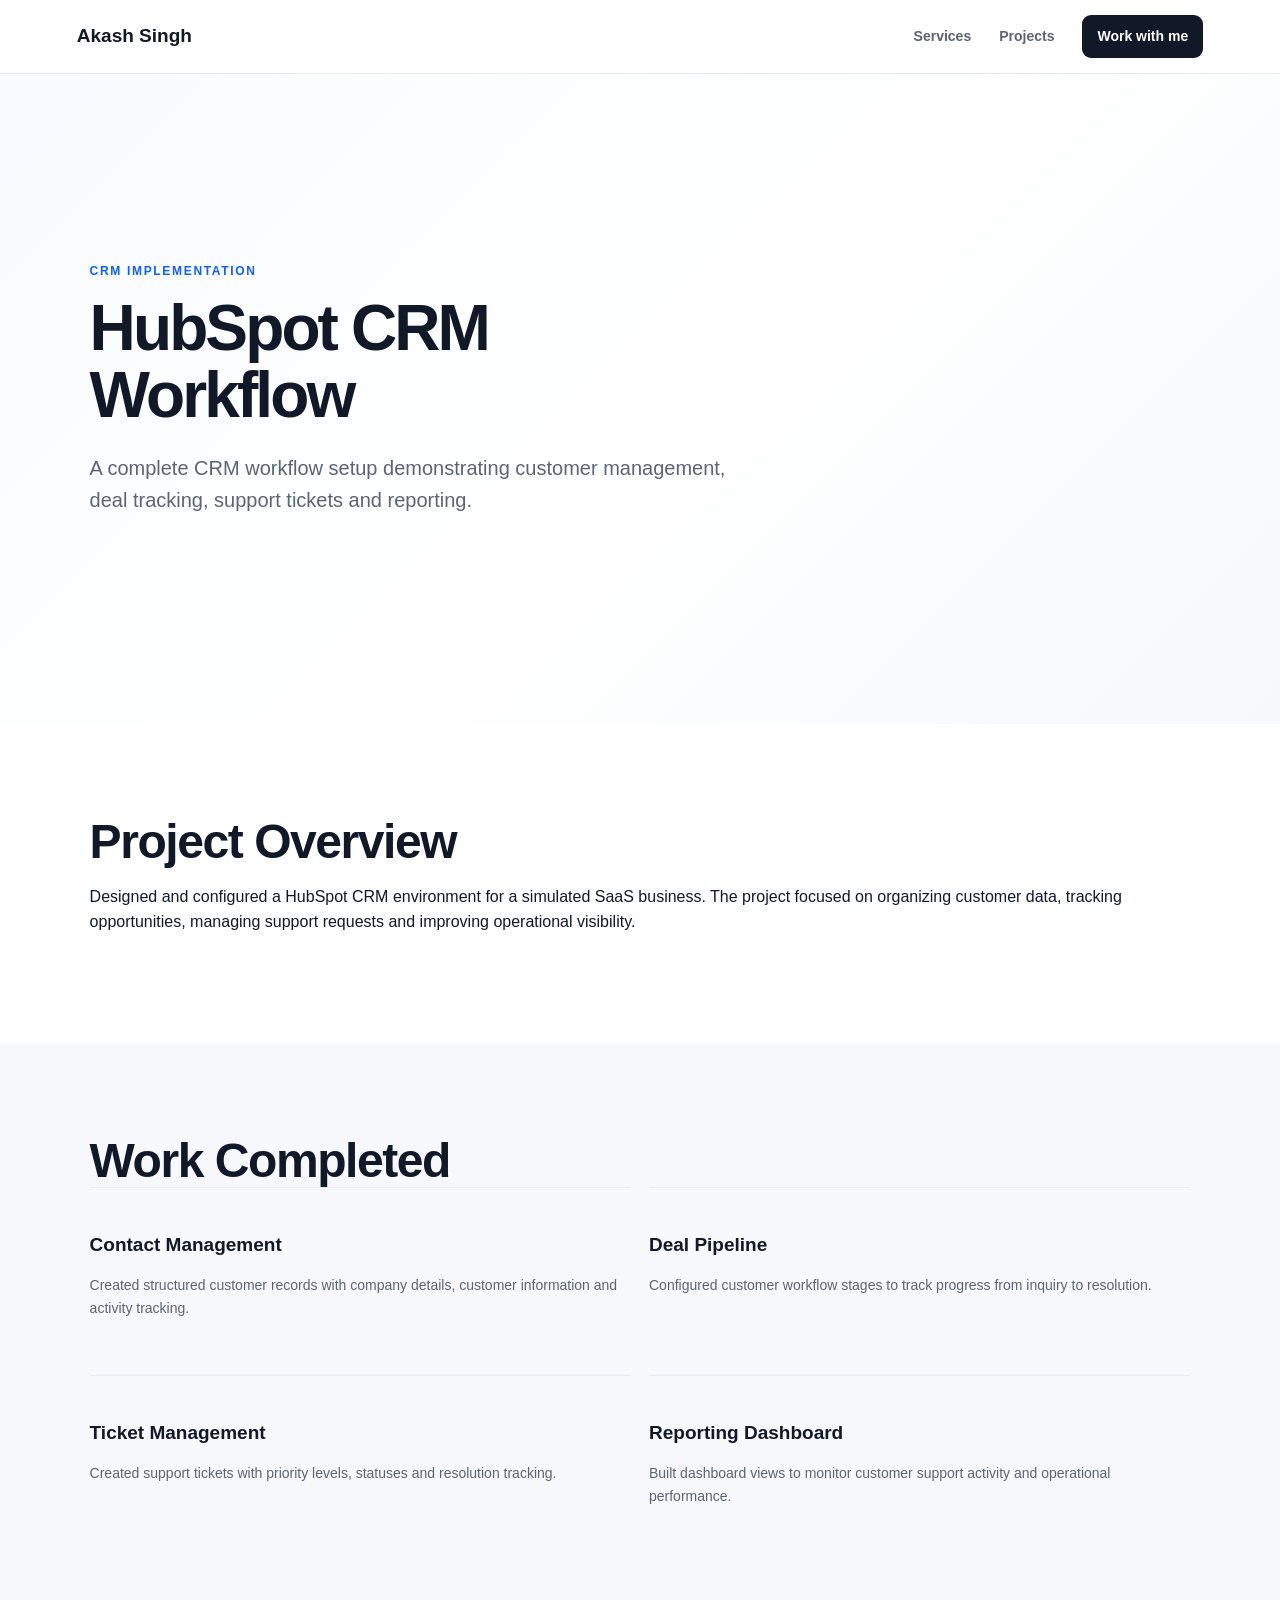
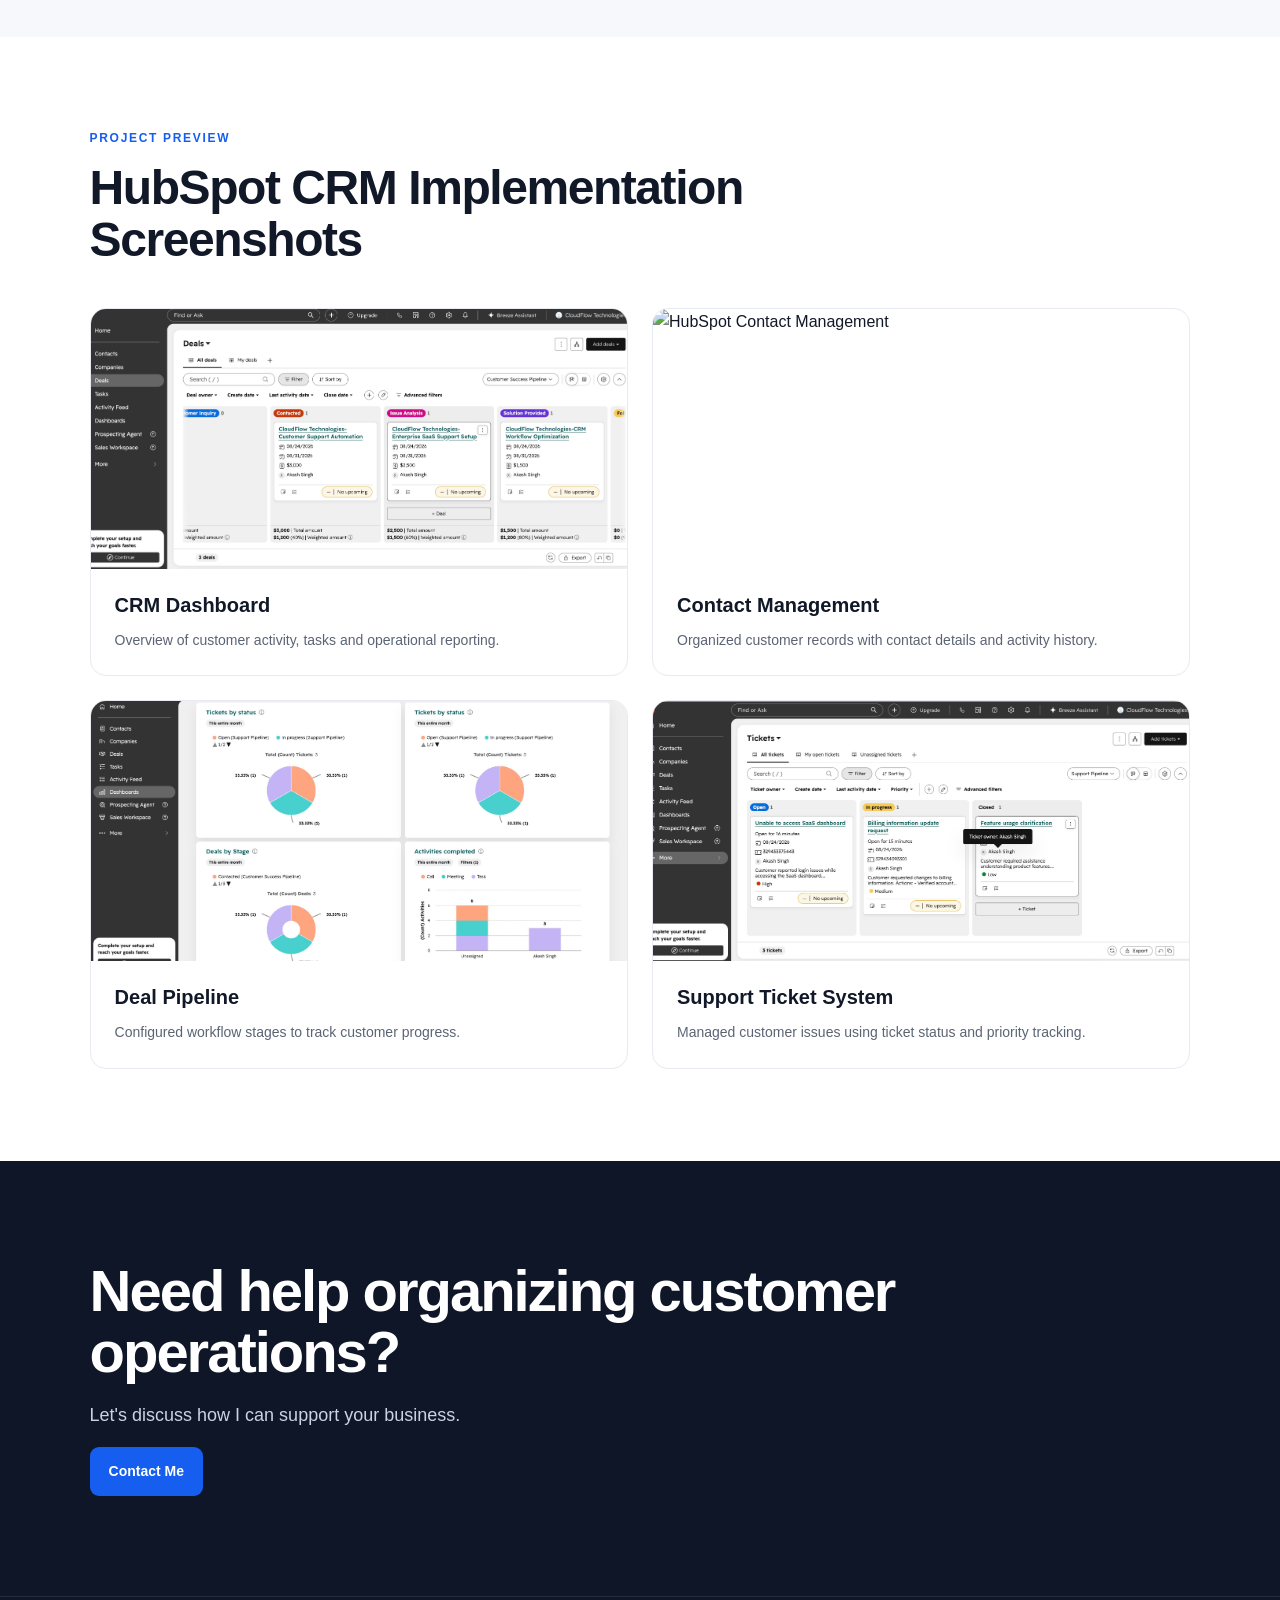
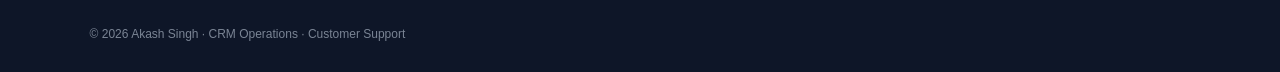
==== projects/hubspot-crm.html @ e27114d5 "Rename hubspot-crm.html to hubspot-crm.html" ====
<!doctype html>
<html lang="en">

<head>

<meta charset="utf-8">
<meta name="viewport" content="width=device-width, initial-scale=1">

<title>HubSpot CRM Implementation | Akash Singh</title>

<link rel="stylesheet" href="../styles.css">

</head>


<body>

<header class="nav">

<a class="brand" href="../index.html">
Akash Singh
</a>

<nav>

<a href="../index.html#services">Services</a>

<a href="../index.html#projects">
Projects
</a>

<a href="../index.html#contact" class="nav-cta">
Work with me
</a>

</nav>

</header>


<main>


<section class="section hero">

<div>

<p class="eyebrow">
CRM IMPLEMENTATION
</p>


<h1>
HubSpot CRM Workflow
</h1>


<p class="lead">

A complete CRM workflow setup demonstrating customer management,
deal tracking, support tickets and reporting.

</p>

</div>


</section>



<section class="section">

<h2>
Project Overview
</h2>


<p>

Designed and configured a HubSpot CRM environment for a simulated SaaS business.

The project focused on organizing customer data, tracking opportunities,
managing support requests and improving operational visibility.

</p>


</section>



<section class="section tinted">

<h2>
Work Completed
</h2>


<div class="grid benefits">


<div>

<h3>
Contact Management
</h3>

<p>
Created structured customer records with company details,
customer information and activity tracking.
</p>

</div>


<div>

<h3>
Deal Pipeline
</h3>

<p>
Configured customer workflow stages to track progress
from inquiry to resolution.
</p>

</div>


<div>

<h3>
Ticket Management
</h3>

<p>
Created support tickets with priority levels,
statuses and resolution tracking.
</p>

</div>


<div>

<h3>
Reporting Dashboard
</h3>

<p>
Built dashboard views to monitor customer support activity
and operational performance.
</p>

</div>


</div>

</section>




<section class="section">

<div class="section-head">

<p class="eyebrow">
PROJECT PREVIEW
</p>

<h2>
HubSpot CRM Implementation Screenshots
</h2>

</div>


<div class="case-gallery">


<div class="gallery-item">

<img 
src="../assets/projects/hubspot-dashboard.png"
alt="HubSpot CRM Dashboard">

<h3>
CRM Dashboard
</h3>

<p>
Overview of customer activity, tasks and operational reporting.
</p>

</div>



<div class="gallery-item">

<img 
src="../assets/projects/hubspot-contacts.png"
alt="HubSpot Contact Management">

<h3>
Contact Management
</h3>

<p>
Organized customer records with contact details and activity history.
</p>

</div>



<div class="gallery-item">

<img 
src="../assets/projects/hubspot-pipeline.png"
alt="HubSpot Deal Pipeline">

<h3>
Deal Pipeline
</h3>

<p>
Configured workflow stages to track customer progress.
</p>

</div>



<div class="gallery-item">

<img 
src="../assets/projects/hubspot-tickets.png"
alt="HubSpot Ticket Management">

<h3>
Support Ticket System
</h3>

<p>
Managed customer issues using ticket status and priority tracking.
</p>

</div>


</div>


</section>



<section class="section contact">

<h2>
Need help organizing customer operations?
</h2>


<p>
Let's discuss how I can support your business.
</p>


<a class="button primary" href="../index.html#contact">
Contact Me
</a>


</section>



</main>


<footer>

<p>
© 2026 Akash Singh · CRM Operations · Customer Support
</p>

</footer>


</body>

</html>
---- styles.css ----
:root{--ink:#111827;--muted:#5b6474;--line:#e7eaf0;--paper:#fff;--tint:#f6f8fb;--accent:#155eef;--accent2:#0b4acb;--dark:#0e1628}*{box-sizing:border-box}html{scroll-behavior:smooth}body{margin:0;font-family:-apple-system,BlinkMacSystemFont,"Segoe UI",Roboto,Arial,sans-serif;color:var(--ink);background:var(--paper);line-height:1.6}.nav{height:74px;display:flex;align-items:center;justify-content:space-between;padding:0 6vw;border-bottom:1px solid var(--line);position:sticky;top:0;background:rgba(255,255,255,.94);backdrop-filter:blur(14px);z-index:5}.brand{font-weight:800;color:var(--ink);text-decoration:none;font-size:19px}.brand span{font-weight:500;color:var(--accent)}nav{display:flex;gap:28px;align-items:center}nav a{color:var(--muted);text-decoration:none;font-size:14px;font-weight:600}.nav-cta{color:#fff!important;background:var(--ink);padding:10px 15px;border-radius:9px}.hero{min-height:650px;padding:90px 7vw 75px;display:grid;grid-template-columns:1.25fr .75fr;gap:70px;align-items:center;background:linear-gradient(135deg,#f8fbff 0%,#fff 52%,#f6f8fb 100%)}.eyebrow{font-size:12px;letter-spacing:.14em;font-weight:800;color:var(--accent);margin:0 0 14px}.hero h1{font-size:clamp(42px,5vw,72px);line-height:1.04;letter-spacing:-.045em;margin:0 0 24px;max-width:820px}.lead{font-size:20px;color:var(--muted);max-width:700px}.actions,.contact-actions{display:flex;gap:12px;margin:30px 0}.button{display:inline-flex;align-items:center;justify-content:center;padding:13px 19px;border-radius:9px;text-decoration:none;font-weight:750;font-size:14px}.primary{background:var(--accent);color:#fff}.primary:hover{background:var(--accent2)}.secondary{border:1px solid #ccd2dc;color:var(--ink);background:#fff}.quick-facts{display:flex;flex-wrap:wrap;gap:8px;margin-top:28px}.quick-facts span{padding:7px 10px;border:1px solid var(--line);border-radius:999px;background:#fff;color:var(--muted);font-size:12px}.hero-card{background:var(--dark);color:#fff;padding:38px;border-radius:18px;box-shadow:0 24px 70px rgba(16,24,40,.14)}.card-label{font-size:11px;letter-spacing:.16em;color:#a9b7d4;font-weight:800}.hero-card h2{font-size:28px;line-height:1.15;margin:14px 0}.hero-card p{color:#cbd3e3}.hero-card li{margin:12px 0;color:#e6eaf2}.section{padding:92px 7vw}.section-head{max-width:760px;margin-bottom:42px}.section h2{font-size:clamp(30px,4vw,48px);line-height:1.08;letter-spacing:-.03em;margin:0}.grid{display:grid;grid-template-columns:repeat(4,1fr);gap:18px}.services-grid article{border:1px solid var(--line);border-radius:14px;padding:26px;min-height:210px}.services-grid span{font-size:12px;color:var(--accent);font-weight:800}.services-grid h3,.benefits h3,.industry h3{font-size:19px;margin:18px 0 9px}.services-grid p,.benefits p,.industry p{color:var(--muted);font-size:14px}.tinted{background:var(--tint)}.industry-grid{display:grid;grid-template-columns:1.4fr 1fr 1fr 1fr;gap:16px}.industry{background:#fff;border:1px solid var(--line);padding:28px;border-radius:14px}.industry.featured{background:var(--dark);color:#fff}.industry.featured p{color:#cbd3e3}.industry small{font-size:10px;letter-spacing:.12em;font-weight:800;color:var(--accent)}.split{display:grid;grid-template-columns:.85fr 1.15fr;gap:80px}.about-copy p{font-size:17px;color:var(--muted)}.experience-line{border-top:1px solid var(--line);margin-top:30px;padding-top:20px;display:flex;gap:22px;font-size:14px}.experience-line span{color:var(--muted)}.benefits{grid-template-columns:repeat(2,1fr)}.benefits>div{border-top:1px solid var(--line);padding:24px 0}.contact{background:var(--dark);color:#fff;padding-top:100px;padding-bottom:100px}.contact-card{max-width:850px}.contact h2{font-size:clamp(34px,5vw,58px);line-height:1.05;letter-spacing:-.035em}.contact p:not(.eyebrow):not(.small){color:#cbd3e3;font-size:18px}.contact .secondary{background:transparent;border-color:#4b5568;color:#fff}.small{font-size:12px!important;color:#8f9aaf!important}footer{padding:28px 7vw;color:#7a8494;font-size:12px;border-top:1px solid #232c3d;background:#0e1628}footer p{margin:0}@media(max-width:900px){nav a:not(.nav-cta){display:none}.hero{grid-template-columns:1fr;padding-top:65px}.grid,.industry-grid{grid-template-columns:repeat(2,1fr)}.split{grid-template-columns:1fr;gap:30px}}@media(max-width:600px){.nav{padding:0 5vw}.hero,.section{padding-left:5vw;padding-right:5vw}.hero h1{font-size:42px}.grid,.industry-grid,.benefits{grid-template-columns:1fr}.hero-card{padding:28px}.experience-line{flex-direction:column;gap:6px}.actions{flex-wrap:wrap}}


/* Interactive hover treatment */
.interactive-card{position:relative;overflow:hidden;isolation:isolate;transition:transform .28s cubic-bezier(.2,.8,.2,1),border-color .28s ease,box-shadow .28s ease,background-color .28s ease;color:inherit}
.interactive-card::before{content:"";position:absolute;inset:0;z-index:-1;pointer-events:none;background:radial-gradient(circle 170px at var(--mx,50%) var(--my,50%),rgba(21,94,239,.18),transparent 70%);opacity:0;transition:opacity .25s ease}
.interactive-card>*{position:relative;z-index:1}
.interactive-card:hover{transform:translateY(-6px);border-color:rgba(21,94,239,.45);box-shadow:0 18px 45px rgba(21,94,239,.12)}
.interactive-card:hover::before{opacity:1}
.services-grid .interactive-card:hover{background:linear-gradient(145deg,#fff 15%,#eef5ff 100%)}
.services-grid .interactive-card:hover span{color:var(--accent2)}
.industry-grid .industry.interactive-card:hover{background:linear-gradient(145deg,#fff 10%,#eaf2ff 100%)}
.industry-grid .industry.featured.interactive-card{background:var(--dark);border-color:#263653;color:#fff}
.industry-grid .industry.featured.interactive-card::before{background:radial-gradient(circle 210px at var(--mx,50%) var(--my,50%),rgba(46,116,255,.65),transparent 72%);opacity:.45}
.industry-grid .industry.featured.interactive-card:hover{background:linear-gradient(145deg,#155eef 0%,#0b4acb 100%);border-color:#5c91ff;box-shadow:0 22px 55px rgba(21,94,239,.28)}
.industry-grid .industry.featured.interactive-card:hover p{color:#eaf2ff}
@media (prefers-reduced-motion: reduce){.interactive-card{transition:none}.interactive-card::before{transition:none}.interactive-card:hover{transform:none}}

.projects-grid{
display:grid;
grid-template-columns:repeat(3,1fr);
gap:20px;
}

.project-card{
border:1px solid var(--line);
border-radius:16px;
overflow:hidden;
background:#fff;
display:flex;
flex-direction:column;
}

.project-image{
height:220px;
overflow:hidden;
background:var(--tint);
}

.project-image img{
width:100%;
height:100%;
object-fit:cover;
display:block;
}

.project-content{
padding:28px;
flex:1;
}

.project-content span{
font-size:11px;
font-weight:800;
letter-spacing:.12em;
color:var(--accent);
}

.project-content h3{
font-size:22px;
margin:15px 0 10px;
}

.project-content p{
color:var(--muted);
font-size:15px;
}

.project-tags{
display:flex;
flex-wrap:wrap;
gap:8px;
margin-top:20px;
}

.project-tags small{
border:1px solid var(--line);
padding:6px 10px;
border-radius:999px;
color:var(--muted);
}
.project-link{
display:inline-flex;
margin-top:24px;
font-size:14px;
font-weight:700;
color:var(--accent);
text-decoration:none;
transition:.25s ease;
}

.project-link:hover{
color:var(--accent2);
transform:translateX(5px);
}
.case-gallery{

display:grid;
grid-template-columns:repeat(2,1fr);
gap:24px;

}


.gallery-item{

border:1px solid var(--line);
border-radius:16px;
overflow:hidden;
background:#fff;

}


.gallery-item img{

width:100%;
height:260px;
object-fit:cover;
display:block;

}


.gallery-item h3{

font-size:20px;
margin:20px 24px 8px;

}


.gallery-item p{

color:var(--muted);
font-size:14px;
margin:0 24px 24px;

}



@media(max-width:700px){

.case-gallery{

grid-template-columns:1fr;

}

}
/* ================================
   PORTFOLIO V2 — HERO
   ================================ */

.hero-v2{
  position:relative;
  overflow:hidden;
}

.hero-v2::before{
  content:"";
  position:absolute;
  width:520px;
  height:520px;
  border-radius:50%;
  background:radial-gradient(
    circle,
    rgba(21,94,239,.10) 0%,
    rgba(21,94,239,0) 70%
  );
  top:-220px;
  right:-140px;
  pointer-events:none;
}

.hero-v2 .hero-copy,
.hero-v2 .hero-card{
  position:relative;
  z-index:1;
}

.hero-v2 h1{
  max-width:850px;
}

.hero-card-v2{
  transition:
    transform .35s cubic-bezier(.2,.8,.2,1),
    box-shadow .35s ease;
}

.hero-card-v2:hover{
  transform:translateY(-7px);
  box-shadow:0 28px 75px rgba(16,24,40,.20);
}

.brand span{
  color:var(--accent);
}

@media(max-width:900px){

  .hero-v2::before{
    width:380px;
    height:380px;
    right:-180px;
  }

}

@media(max-width:600px){

  .hero-v2 h1{
    font-size:42px;
  }

}background:var(--tint);
}

.project-image img{
width:100%;
height:100%;
object-fit:cover;
display:block;
}

.project-content{
padding:28px;
flex:1;
}

.project-content span{
font-size:11px;
font-weight:800;
letter-spacing:.12em;
color:var(--accent);
}

.project-content h3{
font-size:22px;
margin:15px 0 10px;
}

.project-content p{
color:var(--muted);
font-size:15px;
}

.project-tags{
display:flex;
flex-wrap:wrap;
gap:8px;
margin-top:20px;
}

.project-tags small{
border:1px solid var(--line);
padding:6px 10px;
border-radius:999px;
color:var(--muted);
}
.project-link{
display:inline-flex;
margin-top:24px;
font-size:14px;
font-weight:700;
color:var(--accent);
text-decoration:none;
transition:.25s ease;
}

.project-link:hover{
color:var(--accent2);
transform:translateX(5px);
}
.case-gallery{

display:grid;
grid-template-columns:repeat(2,1fr);
gap:24px;

}


.gallery-item{

border:1px solid var(--line);
border-radius:16px;
overflow:hidden;
background:#fff;

}


.gallery-item img{

width:100%;
height:260px;
object-fit:cover;
display:block;

}


.gallery-item h3{

font-size:20px;
margin:20px 24px 8px;

}


.gallery-item p{

color:var(--muted);
font-size:14px;
margin:0 24px 24px;

}



@media(max-width:700px){

.case-gallery{

grid-template-columns:1fr;

}

}
/* ================================
   PORTFOLIO V2 — HERO
   ================================ */

.hero-v2{
  position:relative;
  overflow:hidden;
}

.hero-v2::before{
  content:"";
  position:absolute;
  width:520px;
  height:520px;
  border-radius:50%;
  background:radial-gradient(
    circle,
    rgba(21,94,239,.10) 0%,
    rgba(21,94,239,0) 70%
  );
  top:-220px;
  right:-140px;
  pointer-events:none;
}

.hero-v2 .hero-copy,
.hero-v2 .hero-card{
  position:relative;
  z-index:1;
}

.hero-v2 h1{
  max-width:850px;
}

.hero-card-v2{
  transition:
    transform .35s cubic-bezier(.2,.8,.2,1),
    box-shadow .35s ease;
}

.hero-card-v2:hover{
  transform:translateY(-7px);
  box-shadow:0 28px 75px rgba(16,24,40,.20);
}

.brand span{
  color:var(--accent);
}

@media(max-width:900px){

  .hero-v2::before{
    width:380px;
    height:380px;
    right:-180px;
  }

}

@media(max-width:600px){

  .hero-v2 h1{
    font-size:42px;
  }

}
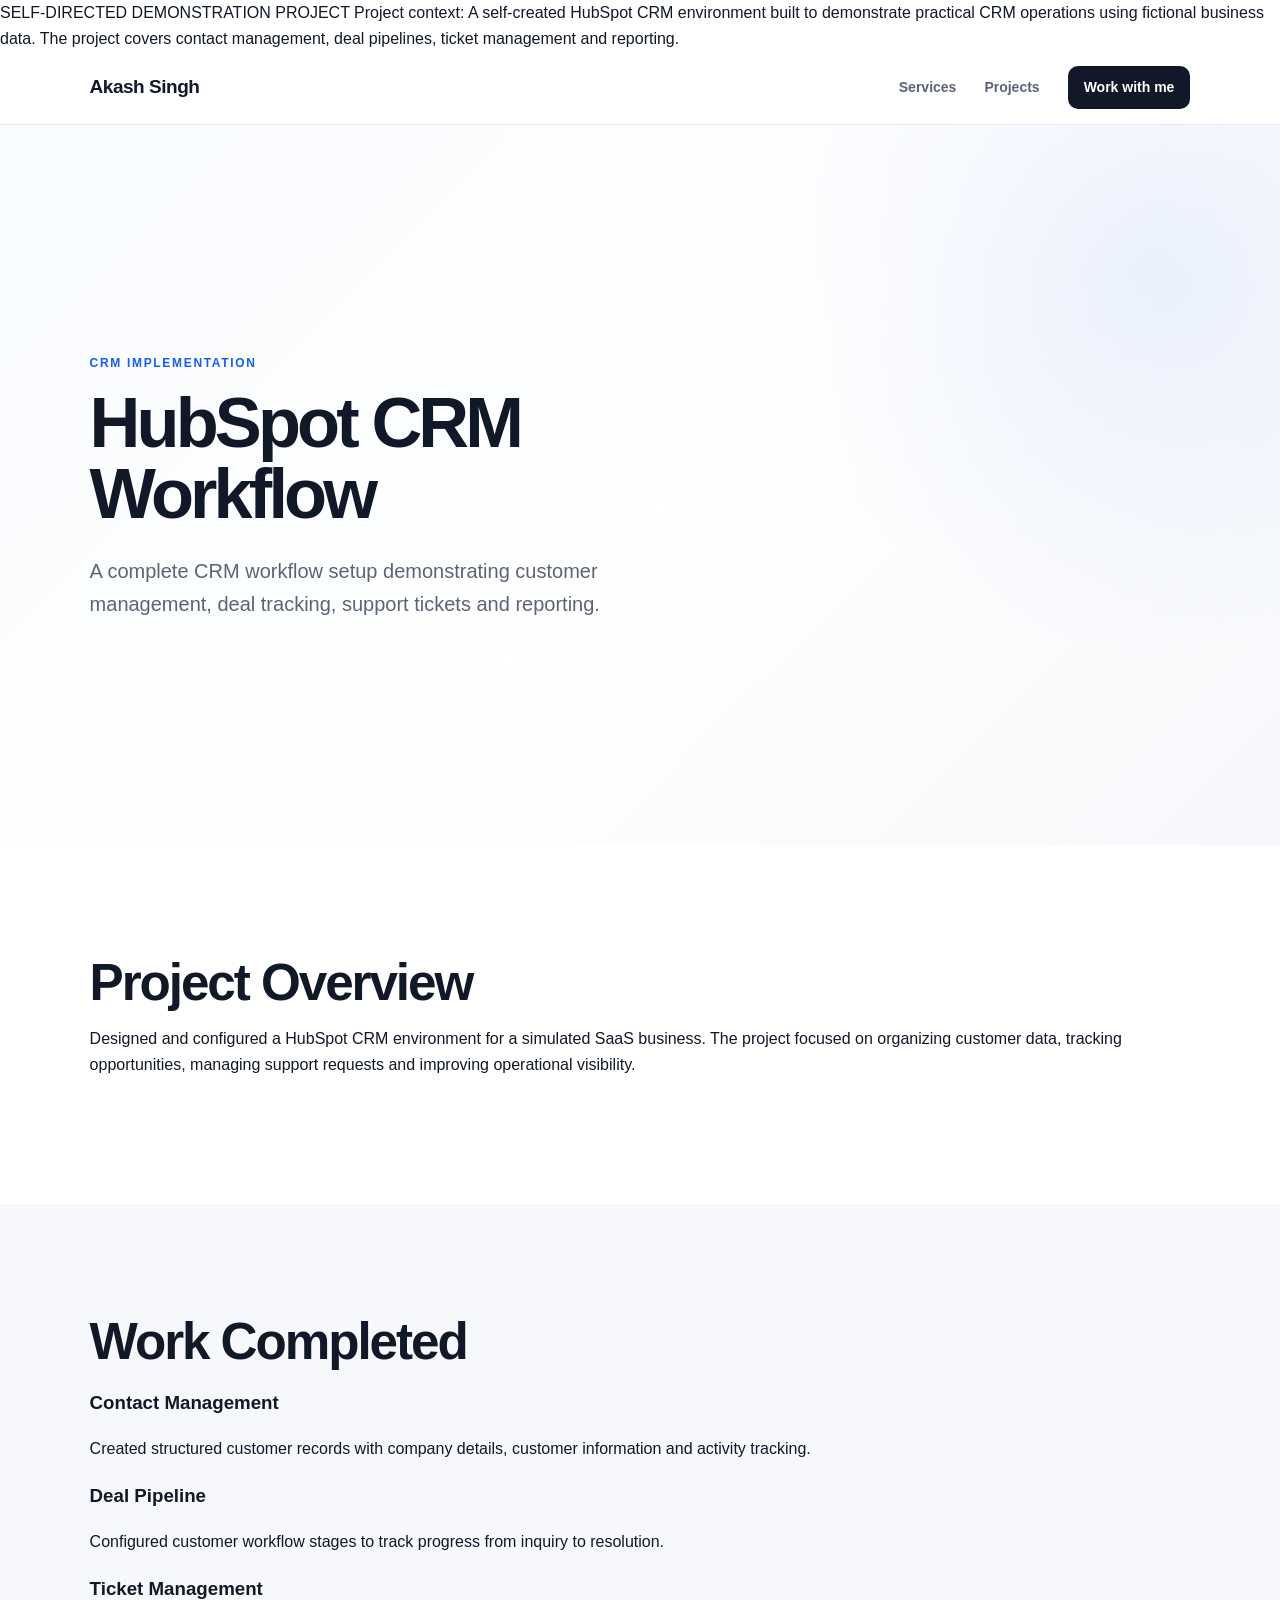
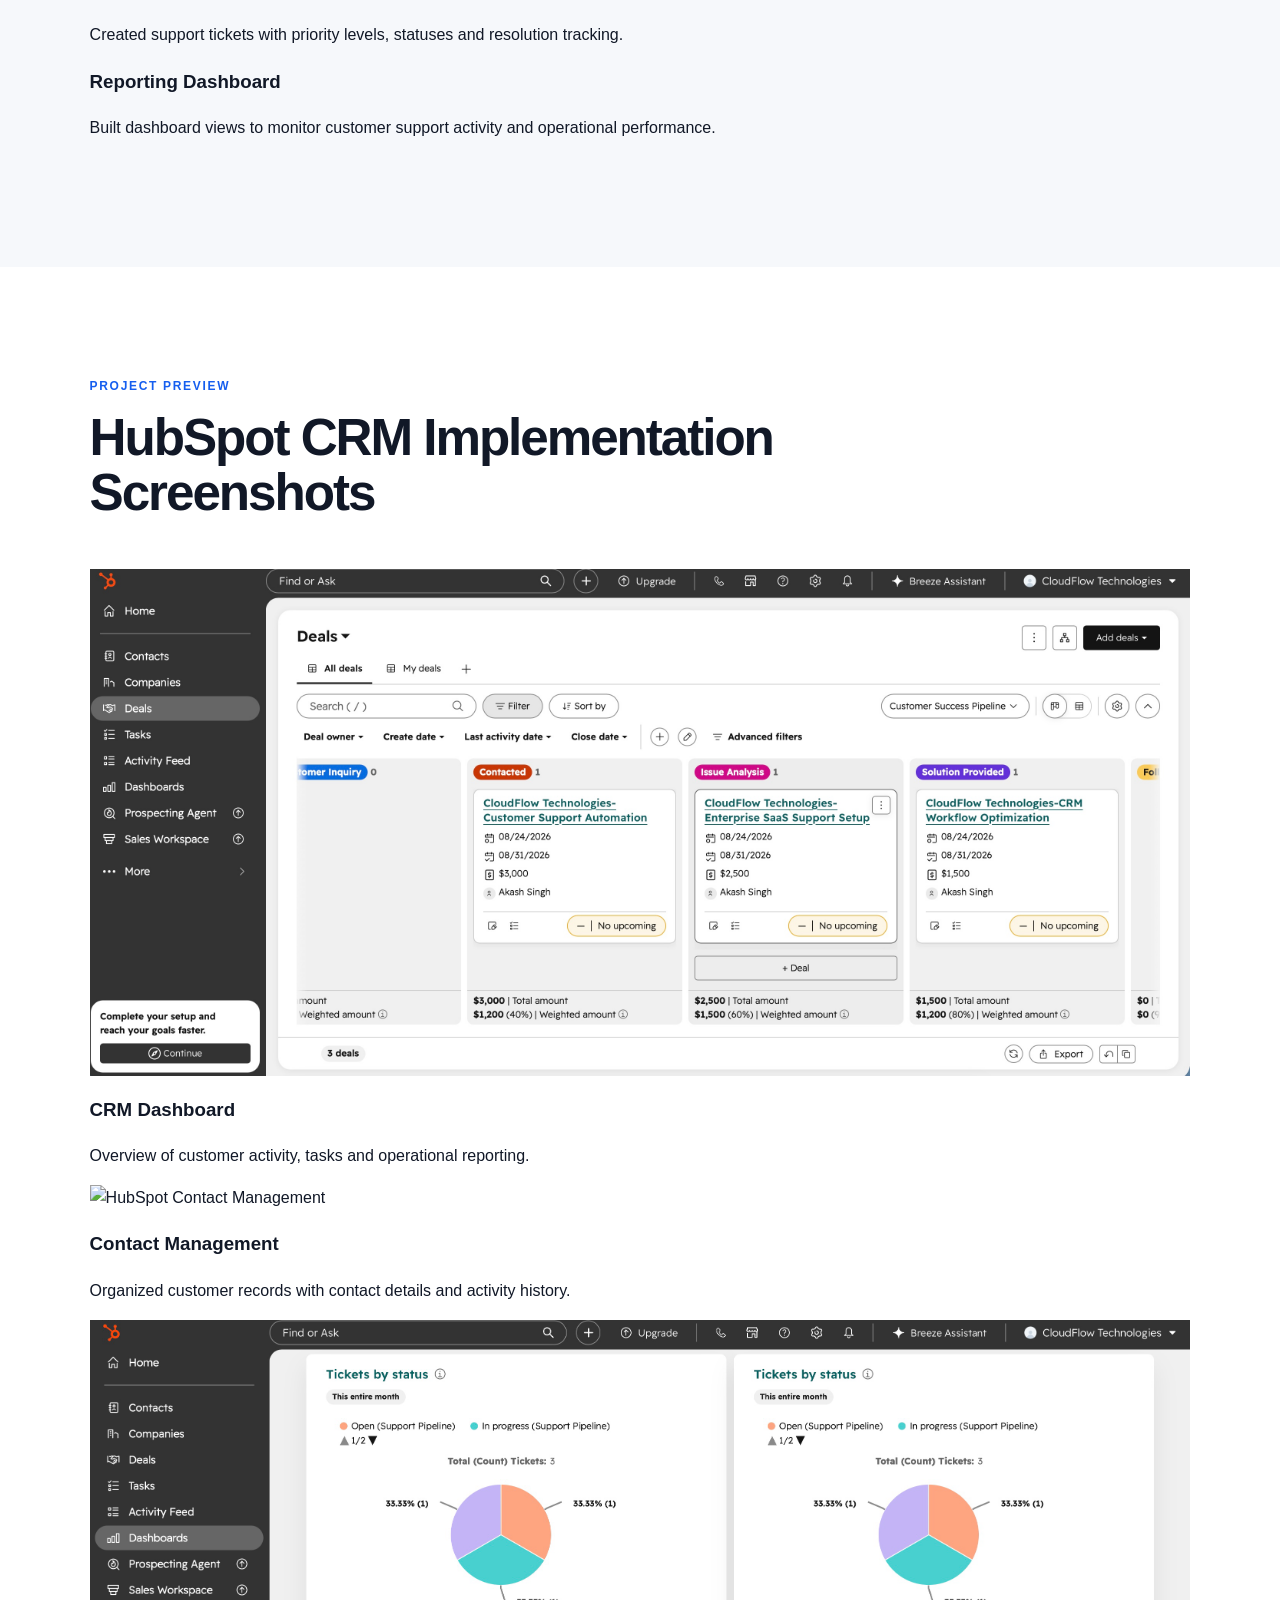
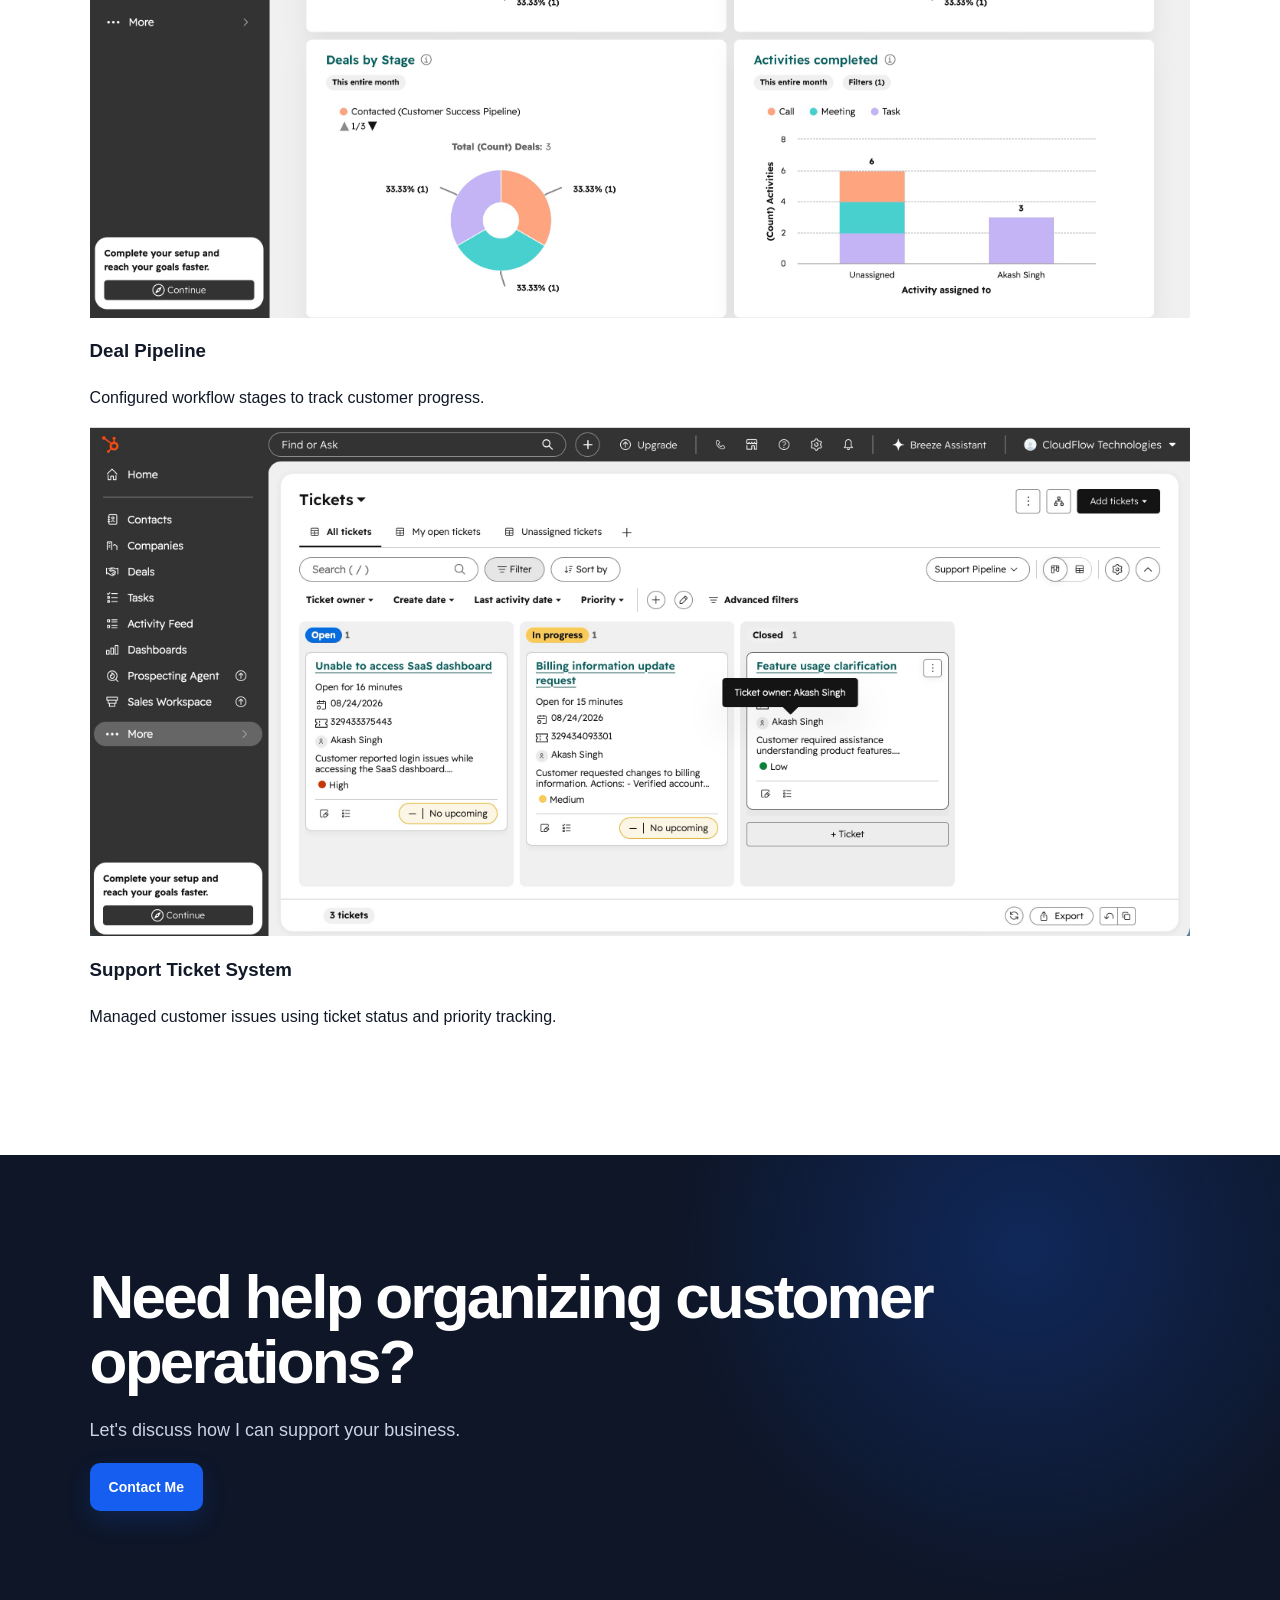
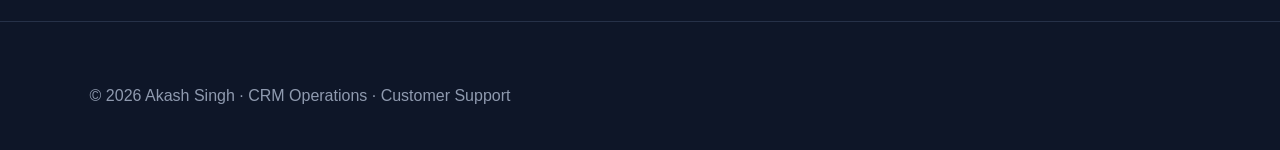
==== commit b134d5a4: "Update hubspot-crm.html" ====
--- a/projects/hubspot-crm.html
+++ b/projects/hubspot-crm.html
@@ -1,3 +1,5 @@
+SELF-DIRECTED DEMONSTRATION PROJECT
+Project context: A self-created HubSpot CRM environment built to demonstrate practical CRM operations using fictional business data. The project covers contact management, deal pipelines, ticket management and reporting.
 <!doctype html>
 <html lang="en">
 
--- a/styles.css
+++ b/styles.css
@@ -1,399 +1,2475 @@
-:root{--ink:#111827;--muted:#5b6474;--line:#e7eaf0;--paper:#fff;--tint:#f6f8fb;--accent:#155eef;--accent2:#0b4acb;--dark:#0e1628}*{box-sizing:border-box}html{scroll-behavior:smooth}body{margin:0;font-family:-apple-system,BlinkMacSystemFont,"Segoe UI",Roboto,Arial,sans-serif;color:var(--ink);background:var(--paper);line-height:1.6}.nav{height:74px;display:flex;align-items:center;justify-content:space-between;padding:0 6vw;border-bottom:1px solid var(--line);position:sticky;top:0;background:rgba(255,255,255,.94);backdrop-filter:blur(14px);z-index:5}.brand{font-weight:800;color:var(--ink);text-decoration:none;font-size:19px}.brand span{font-weight:500;color:var(--accent)}nav{display:flex;gap:28px;align-items:center}nav a{color:var(--muted);text-decoration:none;font-size:14px;font-weight:600}.nav-cta{color:#fff!important;background:var(--ink);padding:10px 15px;border-radius:9px}.hero{min-height:650px;padding:90px 7vw 75px;display:grid;grid-template-columns:1.25fr .75fr;gap:70px;align-items:center;background:linear-gradient(135deg,#f8fbff 0%,#fff 52%,#f6f8fb 100%)}.eyebrow{font-size:12px;letter-spacing:.14em;font-weight:800;color:var(--accent);margin:0 0 14px}.hero h1{font-size:clamp(42px,5vw,72px);line-height:1.04;letter-spacing:-.045em;margin:0 0 24px;max-width:820px}.lead{font-size:20px;color:var(--muted);max-width:700px}.actions,.contact-actions{display:flex;gap:12px;margin:30px 0}.button{display:inline-flex;align-items:center;justify-content:center;padding:13px 19px;border-radius:9px;text-decoration:none;font-weight:750;font-size:14px}.primary{background:var(--accent);color:#fff}.primary:hover{background:var(--accent2)}.secondary{border:1px solid #ccd2dc;color:var(--ink);background:#fff}.quick-facts{display:flex;flex-wrap:wrap;gap:8px;margin-top:28px}.quick-facts span{padding:7px 10px;border:1px solid var(--line);border-radius:999px;background:#fff;color:var(--muted);font-size:12px}.hero-card{background:var(--dark);color:#fff;padding:38px;border-radius:18px;box-shadow:0 24px 70px rgba(16,24,40,.14)}.card-label{font-size:11px;letter-spacing:.16em;color:#a9b7d4;font-weight:800}.hero-card h2{font-size:28px;line-height:1.15;margin:14px 0}.hero-card p{color:#cbd3e3}.hero-card li{margin:12px 0;color:#e6eaf2}.section{padding:92px 7vw}.section-head{max-width:760px;margin-bottom:42px}.section h2{font-size:clamp(30px,4vw,48px);line-height:1.08;letter-spacing:-.03em;margin:0}.grid{display:grid;grid-template-columns:repeat(4,1fr);gap:18px}.services-grid article{border:1px solid var(--line);border-radius:14px;padding:26px;min-height:210px}.services-grid span{font-size:12px;color:var(--accent);font-weight:800}.services-grid h3,.benefits h3,.industry h3{font-size:19px;margin:18px 0 9px}.services-grid p,.benefits p,.industry p{color:var(--muted);font-size:14px}.tinted{background:var(--tint)}.industry-grid{display:grid;grid-template-columns:1.4fr 1fr 1fr 1fr;gap:16px}.industry{background:#fff;border:1px solid var(--line);padding:28px;border-radius:14px}.industry.featured{background:var(--dark);color:#fff}.industry.featured p{color:#cbd3e3}.industry small{font-size:10px;letter-spacing:.12em;font-weight:800;color:var(--accent)}.split{display:grid;grid-template-columns:.85fr 1.15fr;gap:80px}.about-copy p{font-size:17px;color:var(--muted)}.experience-line{border-top:1px solid var(--line);margin-top:30px;padding-top:20px;display:flex;gap:22px;font-size:14px}.experience-line span{color:var(--muted)}.benefits{grid-template-columns:repeat(2,1fr)}.benefits>div{border-top:1px solid var(--line);padding:24px 0}.contact{background:var(--dark);color:#fff;padding-top:100px;padding-bottom:100px}.contact-card{max-width:850px}.contact h2{font-size:clamp(34px,5vw,58px);line-height:1.05;letter-spacing:-.035em}.contact p:not(.eyebrow):not(.small){color:#cbd3e3;font-size:18px}.contact .secondary{background:transparent;border-color:#4b5568;color:#fff}.small{font-size:12px!important;color:#8f9aaf!important}footer{padding:28px 7vw;color:#7a8494;font-size:12px;border-top:1px solid #232c3d;background:#0e1628}footer p{margin:0}@media(max-width:900px){nav a:not(.nav-cta){display:none}.hero{grid-template-columns:1fr;padding-top:65px}.grid,.industry-grid{grid-template-columns:repeat(2,1fr)}.split{grid-template-columns:1fr;gap:30px}}@media(max-width:600px){.nav{padding:0 5vw}.hero,.section{padding-left:5vw;padding-right:5vw}.hero h1{font-size:42px}.grid,.industry-grid,.benefits{grid-template-columns:1fr}.hero-card{padding:28px}.experience-line{flex-direction:column;gap:6px}.actions{flex-wrap:wrap}}
-
-
-/* Interactive hover treatment */
-.interactive-card{position:relative;overflow:hidden;isolation:isolate;transition:transform .28s cubic-bezier(.2,.8,.2,1),border-color .28s ease,box-shadow .28s ease,background-color .28s ease;color:inherit}
-.interactive-card::before{content:"";position:absolute;inset:0;z-index:-1;pointer-events:none;background:radial-gradient(circle 170px at var(--mx,50%) var(--my,50%),rgba(21,94,239,.18),transparent 70%);opacity:0;transition:opacity .25s ease}
-.interactive-card>*{position:relative;z-index:1}
-.interactive-card:hover{transform:translateY(-6px);border-color:rgba(21,94,239,.45);box-shadow:0 18px 45px rgba(21,94,239,.12)}
-.interactive-card:hover::before{opacity:1}
-.services-grid .interactive-card:hover{background:linear-gradient(145deg,#fff 15%,#eef5ff 100%)}
-.services-grid .interactive-card:hover span{color:var(--accent2)}
-.industry-grid .industry.interactive-card:hover{background:linear-gradient(145deg,#fff 10%,#eaf2ff 100%)}
-.industry-grid .industry.featured.interactive-card{background:var(--dark);border-color:#263653;color:#fff}
-.industry-grid .industry.featured.interactive-card::before{background:radial-gradient(circle 210px at var(--mx,50%) var(--my,50%),rgba(46,116,255,.65),transparent 72%);opacity:.45}
-.industry-grid .industry.featured.interactive-card:hover{background:linear-gradient(145deg,#155eef 0%,#0b4acb 100%);border-color:#5c91ff;box-shadow:0 22px 55px rgba(21,94,239,.28)}
-.industry-grid .industry.featured.interactive-card:hover p{color:#eaf2ff}
-@media (prefers-reduced-motion: reduce){.interactive-card{transition:none}.interactive-card::before{transition:none}.interactive-card:hover{transform:none}}
-
-.projects-grid{
-display:grid;
-grid-template-columns:repeat(3,1fr);
-gap:20px;
-}
-
-.project-card{
-border:1px solid var(--line);
-border-radius:16px;
-overflow:hidden;
-background:#fff;
-display:flex;
-flex-direction:column;
-}
-
-.project-image{
-height:220px;
-overflow:hidden;
-background:var(--tint);
-}
-
-.project-image img{
-width:100%;
-height:100%;
-object-fit:cover;
-display:block;
-}
-
-.project-content{
-padding:28px;
-flex:1;
-}
-
-.project-content span{
-font-size:11px;
-font-weight:800;
-letter-spacing:.12em;
-color:var(--accent);
-}
-
-.project-content h3{
-font-size:22px;
-margin:15px 0 10px;
-}
-
-.project-content p{
-color:var(--muted);
-font-size:15px;
-}
-
-.project-tags{
-display:flex;
-flex-wrap:wrap;
-gap:8px;
-margin-top:20px;
-}
-
-.project-tags small{
-border:1px solid var(--line);
-padding:6px 10px;
-border-radius:999px;
-color:var(--muted);
-}
-.project-link{
-display:inline-flex;
-margin-top:24px;
-font-size:14px;
-font-weight:700;
-color:var(--accent);
-text-decoration:none;
-transition:.25s ease;
-}
-
-.project-link:hover{
-color:var(--accent2);
-transform:translateX(5px);
-}
-.case-gallery{
-
-display:grid;
-grid-template-columns:repeat(2,1fr);
-gap:24px;
-
-}
-
-
-.gallery-item{
-
-border:1px solid var(--line);
-border-radius:16px;
-overflow:hidden;
-background:#fff;
-
-}
-
-
-.gallery-item img{
-
-width:100%;
-height:260px;
-object-fit:cover;
-display:block;
-
-}
-
-
-.gallery-item h3{
-
-font-size:20px;
-margin:20px 24px 8px;
-
-}
-
-
-.gallery-item p{
-
-color:var(--muted);
-font-size:14px;
-margin:0 24px 24px;
-
-}
-
-
-
-@media(max-width:700px){
-
-.case-gallery{
-
-grid-template-columns:1fr;
-
-}
-
-}
-/* ================================
-   PORTFOLIO V2 — HERO
-   ================================ */
-
-.hero-v2{
-  position:relative;
-  overflow:hidden;
-}
-
-.hero-v2::before{
-  content:"";
-  position:absolute;
-  width:520px;
-  height:520px;
-  border-radius:50%;
-  background:radial-gradient(
-    circle,
-    rgba(21,94,239,.10) 0%,
-    rgba(21,94,239,0) 70%
-  );
-  top:-220px;
-  right:-140px;
-  pointer-events:none;
-}
-
-.hero-v2 .hero-copy,
-.hero-v2 .hero-card{
-  position:relative;
-  z-index:1;
-}
-
-.hero-v2 h1{
-  max-width:850px;
-}
-
-.hero-card-v2{
+/* =========================================================
+   AKASH SINGH PORTFOLIO V2.1
+   CLEAN MASTER STYLESHEET
+   ========================================================= */
+
+
+/* =========================================================
+   1. DESIGN TOKENS
+   ========================================================= */
+
+:root {
+  --ink: #111827;
+  --muted: #5b6474;
+  --line: #e7eaf0;
+
+  --paper: #ffffff;
+  --tint: #f6f8fb;
+
+  --accent: #155eef;
+  --accent-dark: #0b4acb;
+
+  --dark: #0e1628;
+  --dark-soft: #18243a;
+
+  --success: #16a34a;
+
+  --radius-sm: 10px;
+  --radius-md: 16px;
+  --radius-lg: 22px;
+
+  --shadow: 0 18px 45px rgba(15, 23, 42, 0.08);
+  --shadow-hover: 0 26px 60px rgba(21, 94, 239, 0.16);
+
+  --transition: 0.28s cubic-bezier(.2, .8, .2, 1);
+}
+
+
+/* =========================================================
+   2. RESET
+   ========================================================= */
+
+* {
+  box-sizing: border-box;
+}
+
+html {
+  scroll-behavior: smooth;
+  scroll-padding-top: 80px;
+}
+
+body {
+  margin: 0;
+  font-family:
+    -apple-system,
+    BlinkMacSystemFont,
+    "Segoe UI",
+    Roboto,
+    Arial,
+    sans-serif;
+
+  color: var(--ink);
+  background: var(--paper);
+
+  line-height: 1.6;
+  -webkit-font-smoothing: antialiased;
+  text-rendering: optimizeLegibility;
+}
+
+img {
+  display: block;
+  max-width: 100%;
+}
+
+a {
+  color: inherit;
+}
+
+button,
+a {
+  -webkit-tap-highlight-color: transparent;
+}
+
+
+/* =========================================================
+   3. NAVIGATION
+   ========================================================= */
+
+.nav {
+  height: 74px;
+
+  display: flex;
+  align-items: center;
+  justify-content: space-between;
+
+  padding: 0 7vw;
+
+  position: sticky;
+  top: 0;
+
+  background: rgba(255, 255, 255, 0.94);
+
+  backdrop-filter: blur(16px);
+  -webkit-backdrop-filter: blur(16px);
+
+  border-bottom: 1px solid var(--line);
+
+  z-index: 100;
+}
+
+.brand {
+  color: var(--ink);
+  text-decoration: none;
+
+  font-size: 19px;
+  font-weight: 800;
+
+  letter-spacing: -0.025em;
+
+  white-space: nowrap;
+}
+
+.brand span {
+  color: var(--accent);
+}
+
+.nav nav {
+  display: flex;
+  align-items: center;
+  gap: 28px;
+}
+
+.nav nav a {
+  position: relative;
+
+  color: var(--muted);
+  text-decoration: none;
+
+  font-size: 14px;
+  font-weight: 650;
+
+  transition: color var(--transition);
+}
+
+.nav nav a:not(.nav-cta)::after {
+  content: "";
+
+  position: absolute;
+
+  left: 0;
+  bottom: -7px;
+
+  width: 100%;
+  height: 2px;
+
+  background: var(--accent);
+
+  transform: scaleX(0);
+  transform-origin: right;
+
+  transition: transform var(--transition);
+}
+
+.nav nav a:not(.nav-cta):hover {
+  color: var(--ink);
+}
+
+.nav nav a:not(.nav-cta):hover::after {
+  transform: scaleX(1);
+  transform-origin: left;
+}
+
+.nav-cta {
+  color: #fff !important;
+
+  background: var(--ink);
+
+  padding: 10px 16px;
+
+  border-radius: 10px;
+
   transition:
-    transform .35s cubic-bezier(.2,.8,.2,1),
-    box-shadow .35s ease;
-}
-
-.hero-card-v2:hover{
-  transform:translateY(-7px);
-  box-shadow:0 28px 75px rgba(16,24,40,.20);
-}
-
-.brand span{
-  color:var(--accent);
-}
-
-@media(max-width:900px){
-
-  .hero-v2::before{
-    width:380px;
-    height:380px;
-    right:-180px;
-  }
-
-}
-
-@media(max-width:600px){
-
-  .hero-v2 h1{
-    font-size:42px;
-  }
-
-}background:var(--tint);
-}
-
-.project-image img{
-width:100%;
-height:100%;
-object-fit:cover;
-display:block;
-}
-
-.project-content{
-padding:28px;
-flex:1;
-}
-
-.project-content span{
-font-size:11px;
-font-weight:800;
-letter-spacing:.12em;
-color:var(--accent);
-}
-
-.project-content h3{
-font-size:22px;
-margin:15px 0 10px;
-}
-
-.project-content p{
-color:var(--muted);
-font-size:15px;
-}
-
-.project-tags{
-display:flex;
-flex-wrap:wrap;
-gap:8px;
-margin-top:20px;
-}
-
-.project-tags small{
-border:1px solid var(--line);
-padding:6px 10px;
-border-radius:999px;
-color:var(--muted);
-}
-.project-link{
-display:inline-flex;
-margin-top:24px;
-font-size:14px;
-font-weight:700;
-color:var(--accent);
-text-decoration:none;
-transition:.25s ease;
-}
-
-.project-link:hover{
-color:var(--accent2);
-transform:translateX(5px);
-}
-.case-gallery{
-
-display:grid;
-grid-template-columns:repeat(2,1fr);
-gap:24px;
-
-}
-
-
-.gallery-item{
-
-border:1px solid var(--line);
-border-radius:16px;
-overflow:hidden;
-background:#fff;
-
-}
-
-
-.gallery-item img{
-
-width:100%;
-height:260px;
-object-fit:cover;
-display:block;
-
-}
-
-
-.gallery-item h3{
-
-font-size:20px;
-margin:20px 24px 8px;
-
-}
-
-
-.gallery-item p{
-
-color:var(--muted);
-font-size:14px;
-margin:0 24px 24px;
-
-}
-
-
-
-@media(max-width:700px){
-
-.case-gallery{
-
-grid-template-columns:1fr;
-
-}
-
-}
-/* ================================
-   PORTFOLIO V2 — HERO
-   ================================ */
-
-.hero-v2{
-  position:relative;
-  overflow:hidden;
-}
-
-.hero-v2::before{
-  content:"";
-  position:absolute;
-  width:520px;
-  height:520px;
-  border-radius:50%;
-  background:radial-gradient(
-    circle,
-    rgba(21,94,239,.10) 0%,
-    rgba(21,94,239,0) 70%
-  );
-  top:-220px;
-  right:-140px;
-  pointer-events:none;
-}
-
-.hero-v2 .hero-copy,
-.hero-v2 .hero-card{
-  position:relative;
-  z-index:1;
-}
-
-.hero-v2 h1{
-  max-width:850px;
-}
-
-.hero-card-v2{
+    transform var(--transition),
+    background var(--transition),
+    box-shadow var(--transition);
+}
+
+.nav-cta:hover {
+  background: var(--accent);
+
+  transform: translateY(-2px);
+
+  box-shadow:
+    0 10px 25px rgba(21, 94, 239, 0.2);
+}
+
+
+/* =========================================================
+   4. GENERAL SECTIONS
+   ========================================================= */
+
+.section {
+  padding: 110px 7vw;
+}
+
+.tinted {
+  background: var(--tint);
+}
+
+.section-head {
+  max-width: 780px;
+  margin-bottom: 48px;
+}
+
+.eyebrow {
+  margin: 0 0 14px;
+
+  color: var(--accent);
+
+  font-size: 12px;
+  letter-spacing: 0.14em;
+
+  font-weight: 800;
+}
+
+.section h2 {
+  margin: 0;
+
+  font-size: clamp(32px, 4vw, 52px);
+
+  line-height: 1.08;
+
+  letter-spacing: -0.04em;
+}
+
+.section-intro {
+  max-width: 680px;
+
+  margin: 20px 0 0;
+
+  color: var(--muted);
+
+  font-size: 17px;
+}
+
+
+/* =========================================================
+   5. HERO
+   ========================================================= */
+
+.hero {
+  min-height: 720px;
+
+  padding: 95px 7vw 90px;
+
+  display: grid;
+
+  grid-template-columns:
+    minmax(0, 1.05fr)
+    minmax(430px, 0.95fr);
+
+  gap: 70px;
+
+  align-items: center;
+
+  background:
+    radial-gradient(
+      circle at 90% 20%,
+      rgba(21, 94, 239, 0.08),
+      transparent 30%
+    ),
+    linear-gradient(
+      135deg,
+      #f8fbff 0%,
+      #ffffff 52%,
+      #f6f8fb 100%
+    );
+}
+
+.hero-v2 {
+  position: relative;
+  overflow: hidden;
+}
+
+.hero-v2::before {
+  content: "";
+
+  position: absolute;
+
+  width: 520px;
+  height: 520px;
+
+  right: -140px;
+  top: -220px;
+
+  border-radius: 50%;
+
+  background:
+    radial-gradient(
+      circle,
+      rgba(21, 94, 239, 0.1),
+      transparent 70%
+    );
+
+  pointer-events: none;
+}
+
+.hero-copy {
+  max-width: 780px;
+
+  position: relative;
+  z-index: 1;
+}
+
+.hero h1 {
+  max-width: 850px;
+
+  margin: 0 0 26px;
+
+  font-size: clamp(44px, 5.5vw, 76px);
+
+  line-height: 1.01;
+
+  letter-spacing: -0.055em;
+}
+
+.lead {
+  max-width: 700px;
+
+  margin: 0;
+
+  color: var(--muted);
+
+  font-size: 20px;
+
+  line-height: 1.65;
+}
+
+.actions {
+  display: flex;
+  flex-wrap: wrap;
+
+  gap: 12px;
+
+  margin: 32px 0 0;
+}
+
+.button {
+  display: inline-flex;
+
+  align-items: center;
+  justify-content: center;
+
+  gap: 8px;
+
+  padding: 13px 19px;
+
+  border-radius: 10px;
+
+  text-decoration: none;
+
+  font-size: 14px;
+  font-weight: 750;
+
   transition:
-    transform .35s cubic-bezier(.2,.8,.2,1),
-    box-shadow .35s ease;
-}
-
-.hero-card-v2:hover{
-  transform:translateY(-7px);
-  box-shadow:0 28px 75px rgba(16,24,40,.20);
-}
-
-.brand span{
-  color:var(--accent);
-}
-
-@media(max-width:900px){
-
-  .hero-v2::before{
-    width:380px;
-    height:380px;
-    right:-180px;
-  }
-
-}
-
-@media(max-width:600px){
-
-  .hero-v2 h1{
-    font-size:42px;
-  }
-
-}
+    transform var(--transition),
+    box-shadow var(--transition),
+    background var(--transition),
+    border-color var(--transition);
+}
+
+.button:hover {
+  transform: translateY(-3px);
+}
+
+.button-arrow {
+  transition: transform var(--transition);
+}
+
+.button:hover .button-arrow {
+  transform: translateX(4px);
+}
+
+.primary {
+  color: #fff;
+
+  background: var(--accent);
+
+  box-shadow:
+    0 10px 25px rgba(21, 94, 239, 0.18);
+}
+
+.primary:hover {
+  background: var(--accent-dark);
+
+  box-shadow:
+    0 15px 35px rgba(21, 94, 239, 0.25);
+}
+
+.secondary {
+  color: var(--ink);
+
+  background: #fff;
+
+  border: 1px solid #ccd2dc;
+}
+
+.secondary:hover {
+  border-color: #aab3c2;
+
+  box-shadow:
+    0 10px 25px rgba(15, 23, 42, 0.06);
+}
+
+.quick-facts {
+  display: flex;
+  flex-wrap: wrap;
+
+  gap: 8px;
+
+  margin-top: 28px;
+}
+
+.quick-facts span {
+  padding: 7px 11px;
+
+  color: var(--muted);
+
+  background: rgba(255, 255, 255, 0.8);
+
+  border: 1px solid var(--line);
+
+  border-radius: 999px;
+
+  font-size: 12px;
+  font-weight: 600;
+}
+
+
+/* =========================================================
+   6. HERO DASHBOARD
+   ========================================================= */
+
+.hero-visual {
+  position: relative;
+  z-index: 1;
+
+  perspective: 1200px;
+}
+
+.operations-dashboard {
+  position: relative;
+
+  padding: 26px;
+
+  color: #fff;
+
+  background:
+    linear-gradient(
+      145deg,
+      #101b31,
+      #0b1221
+    );
+
+  border:
+    1px solid rgba(255, 255, 255, 0.08);
+
+  border-radius: 22px;
+
+  box-shadow:
+    0 35px 90px rgba(14, 22, 40, 0.22);
+
+  overflow: hidden;
+
+  transform:
+    rotateY(-4deg)
+    rotateX(2deg);
+
+  transition:
+    transform 0.5s cubic-bezier(.2, .8, .2, 1),
+    box-shadow 0.5s ease;
+}
+
+.operations-dashboard::before {
+  content: "";
+
+  position: absolute;
+
+  width: 280px;
+  height: 280px;
+
+  right: -100px;
+  top: -130px;
+
+  border-radius: 50%;
+
+  background:
+    radial-gradient(
+      circle,
+      rgba(46, 116, 255, 0.28),
+      transparent 70%
+    );
+
+  pointer-events: none;
+}
+
+.operations-dashboard:hover {
+  transform:
+    rotateY(0)
+    rotateX(0)
+    translateY(-5px);
+
+  box-shadow:
+    0 45px 110px rgba(14, 22, 40, 0.27);
+}
+
+.dashboard-top {
+  display: flex;
+
+  align-items: flex-start;
+  justify-content: space-between;
+
+  padding-bottom: 22px;
+
+  border-bottom:
+    1px solid rgba(255, 255, 255, 0.08);
+}
+
+.dashboard-top > div {
+  display: flex;
+  flex-direction: column;
+  gap: 4px;
+}
+
+.dashboard-label {
+  color: #8fa1c4;
+
+  font-size: 9px;
+
+  letter-spacing: 0.15em;
+
+  font-weight: 800;
+}
+
+.dashboard-top strong {
+  font-size: 18px;
+}
+
+.status-dot {
+  color: #7ee2a8;
+
+  font-size: 11px;
+
+  font-weight: 700;
+}
+
+.dashboard-grid {
+  display: grid;
+
+  grid-template-columns:
+    repeat(2, 1fr);
+
+  gap: 12px;
+
+  margin-top: 18px;
+}
+
+.dashboard-stat {
+  display: grid;
+
+  grid-template-columns:
+    auto
+    1fr
+    auto;
+
+  align-items: center;
+
+  gap: 10px;
+
+  padding: 15px;
+
+  background:
+    rgba(255, 255, 255, 0.045);
+
+  border:
+    1px solid rgba(255, 255, 255, 0.07);
+
+  border-radius: 13px;
+
+  transition:
+    transform var(--transition),
+    background var(--transition);
+}
+
+.dashboard-stat:hover {
+  transform: translateY(-3px);
+
+  background:
+    rgba(255, 255, 255, 0.075);
+}
+
+.stat-icon {
+  width: 30px;
+  height: 30px;
+
+  display: flex;
+
+  align-items: center;
+  justify-content: center;
+
+  color: #8fb5ff;
+
+  background:
+    rgba(21, 94, 239, 0.14);
+
+  border-radius: 8px;
+
+  font-size: 15px;
+}
+
+.dashboard-stat div {
+  display: flex;
+
+  flex-direction: column;
+
+  line-height: 1.2;
+}
+
+.dashboard-stat small {
+  color: #8f9bb2;
+
+  font-size: 9px;
+}
+
+.dashboard-stat strong {
+  margin-top: 3px;
+
+  font-size: 18px;
+}
+
+.stat-change {
+  color: #7ee2a8;
+
+  font-size: 9px;
+
+  font-weight: 700;
+}
+
+.dashboard-panel {
+  margin-top: 14px;
+
+  padding: 18px;
+
+  background:
+    rgba(255, 255, 255, 0.045);
+
+  border:
+    1px solid rgba(255, 255, 255, 0.07);
+
+  border-radius: 14px;
+}
+
+.panel-heading {
+  display: flex;
+
+  align-items: center;
+  justify-content: space-between;
+
+  margin-bottom: 18px;
+}
+
+.panel-heading span {
+  font-size: 12px;
+
+  font-weight: 700;
+}
+
+.panel-heading small {
+  color: #7e8da8;
+
+  font-size: 9px;
+}
+
+.activity-bars {
+  height: 130px;
+
+  display: flex;
+
+  align-items: flex-end;
+  justify-content: space-between;
+
+  gap: 12px;
+
+  padding: 0 8px;
+
+  border-bottom:
+    1px solid rgba(255, 255, 255, 0.08);
+}
+
+.activity-bars span {
+  flex: 1;
+
+  max-width: 34px;
+
+  background:
+    linear-gradient(
+      to top,
+      #155eef,
+      #4e8cff
+    );
+
+  border-radius:
+    5px
+    5px
+    0
+    0;
+
+  opacity: 0.85;
+
+  transform-origin: bottom;
+
+  animation:
+    barGrow 1.2s cubic-bezier(.2, .8, .2, 1) both;
+}
+
+.activity-bars span:nth-child(2) {
+  animation-delay: .08s;
+}
+
+.activity-bars span:nth-child(3) {
+  animation-delay: .16s;
+}
+
+.activity-bars span:nth-child(4) {
+  animation-delay: .24s;
+}
+
+.activity-bars span:nth-child(5) {
+  animation-delay: .32s;
+}
+
+.activity-bars span:nth-child(6) {
+  animation-delay: .40s;
+}
+
+.activity-bars span:nth-child(7) {
+  animation-delay: .48s;
+}
+
+.activity-days {
+  display: flex;
+
+  justify-content: space-between;
+
+  padding:
+    8px
+    8px
+    0;
+
+  color: #6f7d97;
+
+  font-size: 8px;
+}
+
+.dashboard-footer {
+  display: flex;
+
+  flex-wrap: wrap;
+
+  gap: 8px;
+
+  margin-top: 14px;
+}
+
+.dashboard-footer div {
+  display: flex;
+
+  align-items: center;
+
+  gap: 6px;
+
+  padding: 7px 9px;
+
+  color: #aeb9cc;
+
+  background:
+    rgba(255, 255, 255, 0.035);
+
+  border-radius: 7px;
+
+  font-size: 8px;
+}
+
+.mini-check {
+  color: #7ee2a8;
+}
+
+@keyframes barGrow {
+  from {
+    transform: scaleY(0);
+  }
+
+  to {
+    transform: scaleY(1);
+  }
+}
+
+
+/* =========================================================
+   7. TOOLS
+   ========================================================= */
+
+.tools-section {
+  background: #fff;
+}
+
+.tools-grid {
+  display: grid;
+
+  grid-template-columns:
+    repeat(4, 1fr);
+
+  gap: 14px;
+}
+
+.tool-pill {
+  display: flex;
+
+  align-items: center;
+
+  gap: 12px;
+
+  padding: 15px;
+
+  background: #fff;
+
+  border:
+    1px solid var(--line);
+
+  border-radius: 14px;
+
+  transition:
+    transform var(--transition),
+    border-color var(--transition),
+    box-shadow var(--transition);
+}
+
+.tool-pill:hover {
+  transform: translateY(-5px);
+
+  border-color:
+    rgba(21, 94, 239, 0.32);
+
+  box-shadow:
+    0 16px 35px rgba(21, 94, 239, 0.09);
+}
+
+.tool-mark {
+  width: 38px;
+  height: 38px;
+
+  display: flex;
+
+  align-items: center;
+  justify-content: center;
+
+  flex-shrink: 0;
+
+  color: var(--accent);
+
+  background: #eef4ff;
+
+  border-radius: 10px;
+
+  font-size: 10px;
+
+  font-weight: 850;
+
+  letter-spacing: -0.02em;
+}
+
+.tool-pill div {
+  display: flex;
+
+  flex-direction: column;
+
+  min-width: 0;
+}
+
+.tool-pill strong {
+  font-size: 13px;
+}
+
+.tool-pill small {
+  color: var(--muted);
+
+  font-size: 10px;
+}
+
+
+/* =========================================================
+   8. SERVICES
+   ========================================================= */
+
+.services-grid {
+  display: grid;
+
+  grid-template-columns:
+    repeat(4, 1fr);
+
+  gap: 18px;
+}
+
+.service-card {
+  position: relative;
+
+  min-height: 285px;
+
+  display: flex;
+
+  flex-direction: column;
+
+  padding: 28px;
+
+  background: #fff;
+
+  border:
+    1px solid var(--line);
+
+  border-radius: var(--radius-md);
+
+  overflow: hidden;
+
+  transition:
+    transform var(--transition),
+    border-color var(--transition),
+    box-shadow var(--transition);
+}
+
+.service-card::before {
+  content: "";
+
+  position: absolute;
+
+  width: 180px;
+  height: 180px;
+
+  right: -100px;
+  bottom: -100px;
+
+  background:
+    radial-gradient(
+      circle,
+      rgba(21, 94, 239, 0.12),
+      transparent 70%
+    );
+
+  transition:
+    transform 0.5s ease;
+}
+
+.service-card:hover::before {
+  transform: scale(1.5);
+}
+
+.service-card:hover {
+  transform: translateY(-7px);
+
+  border-color:
+    rgba(21, 94, 239, 0.36);
+
+  box-shadow:
+    var(--shadow-hover);
+}
+
+.interactive-card {
+  position: relative;
+
+  overflow: hidden;
+
+  isolation: isolate;
+}
+
+.interactive-card::after {
+  content: "";
+
+  position: absolute;
+
+  inset: 0;
+
+  pointer-events: none;
+
+  background:
+    radial-gradient(
+      circle 180px at var(--mx, 50%) var(--my, 50%),
+      rgba(21, 94, 239, 0.12),
+      transparent 70%
+    );
+
+  opacity: 0;
+
+  transition:
+    opacity 0.25s ease;
+}
+
+.interactive-card:hover::after {
+  opacity: 1;
+}
+
+.service-number {
+  color: var(--accent);
+
+  font-size: 11px;
+
+  font-weight: 850;
+
+  letter-spacing: 0.08em;
+}
+
+.service-card h3 {
+  margin:
+    18px
+    0
+    10px;
+
+  font-size: 19px;
+
+  line-height: 1.25;
+}
+
+.service-card p {
+  margin: 0;
+
+  color: var(--muted);
+
+  font-size: 14px;
+
+  line-height: 1.65;
+}
+
+.service-link {
+  margin-top: auto;
+
+  padding-top: 20px;
+
+  color: var(--ink);
+
+  font-size: 11px;
+
+  font-weight: 750;
+
+  transition:
+    color var(--transition),
+    transform var(--transition);
+}
+
+.service-card:hover .service-link {
+  color: var(--accent);
+
+  transform: translateX(3px);
+}
+
+
+/* =========================================================
+   9. PROJECTS
+   ========================================================= */
+
+.project-grid {
+  display: grid;
+
+  grid-template-columns:
+    repeat(2, 1fr);
+
+  gap: 24px;
+}
+
+.project-card {
+  display: flex;
+
+  flex-direction: column;
+
+  background: #fff;
+
+  border:
+    1px solid var(--line);
+
+  border-radius: var(--radius-lg);
+
+  overflow: hidden;
+
+  transition:
+    transform var(--transition),
+    border-color var(--transition),
+    box-shadow var(--transition);
+}
+
+.project-card:hover {
+  transform: translateY(-7px);
+
+  border-color:
+    rgba(21, 94, 239, 0.34);
+
+  box-shadow:
+    var(--shadow-hover);
+}
+
+.project-image {
+  height: 285px;
+
+  display: flex;
+
+  align-items: center;
+  justify-content: center;
+
+  padding: 25px;
+
+  overflow: hidden;
+
+  background:
+    linear-gradient(
+      135deg,
+      #f1f5fb,
+      #e9eef7
+    );
+
+  transition:
+    background var(--transition);
+}
+
+.project-card:hover .project-image {
+  background:
+    linear-gradient(
+      135deg,
+      #edf4ff,
+      #e3edff
+    );
+}
+
+.project-content {
+  padding: 28px;
+
+  flex: 1;
+
+  display: flex;
+
+  flex-direction: column;
+}
+
+.project-category {
+  color: var(--accent);
+
+  font-size: 10px;
+
+  letter-spacing: 0.13em;
+
+  font-weight: 850;
+}
+
+.project-content h3 {
+  margin:
+    12px
+    0
+    9px;
+
+  font-size: 24px;
+
+  line-height: 1.2;
+
+  letter-spacing: -0.025em;
+}
+
+.project-content p {
+  margin: 0;
+
+  color: var(--muted);
+
+  font-size: 14px;
+
+  line-height: 1.65;
+}
+
+.project-tags {
+  display: flex;
+
+  flex-wrap: wrap;
+
+  gap: 7px;
+
+  margin-top: 20px;
+}
+
+.project-tags span {
+  padding: 5px 9px;
+
+  color: var(--muted);
+
+  background: var(--tint);
+
+  border:
+    1px solid var(--line);
+
+  border-radius: 999px;
+
+  font-size: 10px;
+
+  font-weight: 650;
+}
+
+.project-link {
+  display: inline-flex;
+
+  align-items: center;
+
+  align-self: flex-start;
+
+  gap: 7px;
+
+  margin-top: 22px;
+
+  color: var(--ink);
+
+  text-decoration: none;
+
+  font-size: 13px;
+
+  font-weight: 800;
+
+  transition:
+    color var(--transition),
+    transform var(--transition);
+}
+
+.project-link span {
+  transition:
+    transform var(--transition);
+}
+
+.project-link:hover {
+  color: var(--accent);
+
+  transform: translateX(4px);
+}
+
+
+/* =========================================================
+   10. PROJECT MOCK VISUALS
+   ========================================================= */
+
+.mock-dashboard {
+  width: 88%;
+  height: 82%;
+
+  display: flex;
+
+  padding: 12px;
+
+  gap: 10px;
+
+  background: #101b31;
+
+  border-radius: 12px;
+
+  box-shadow:
+    0 20px 45px rgba(14, 22, 40, 0.18);
+}
+
+.mock-sidebar {
+  width: 18%;
+
+  background:
+    rgba(255, 255, 255, 0.07);
+
+  border-radius: 6px;
+}
+
+.mock-content {
+  flex: 1;
+
+  padding: 7px;
+}
+
+.mock-line {
+  width: 55%;
+  height: 7px;
+
+  margin-bottom: 8px;
+
+  background:
+    rgba(255, 255, 255, 0.14);
+
+  border-radius: 4px;
+}
+
+.mock-line.large {
+  width: 72%;
+  height: 11px;
+}
+
+.mock-stats {
+  display: grid;
+
+  grid-template-columns:
+    repeat(3, 1fr);
+
+  gap: 7px;
+
+  margin-top: 16px;
+}
+
+.mock-stats span {
+  height: 45px;
+
+  background:
+    rgba(255, 255, 255, 0.07);
+
+  border-radius: 6px;
+}
+
+.mock-chart {
+  height: 70px;
+
+  margin-top: 10px;
+
+  background:
+    linear-gradient(
+      165deg,
+      transparent 48%,
+      rgba(91, 142, 255, 0.7) 49%,
+      transparent 51%
+    );
+
+  border-bottom:
+    1px solid rgba(255, 255, 255, 0.08);
+}
+
+
+/* DOCUMENT */
+
+.mock-document {
+  width: 75%;
+  height: 82%;
+
+  padding: 25px;
+
+  background: #fff;
+
+  border-radius: 9px;
+
+  box-shadow:
+    0 20px 45px rgba(14, 22, 40, 0.12);
+}
+
+.mock-doc-title {
+  width: 62%;
+  height: 14px;
+
+  margin-bottom: 24px;
+
+  background: #18243a;
+
+  border-radius: 4px;
+}
+
+.mock-doc-line {
+  width: 92%;
+  height: 7px;
+
+  margin: 10px 0;
+
+  background: #dce3ef;
+
+  border-radius: 4px;
+}
+
+.mock-doc-line.short {
+  width: 65%;
+}
+
+.mock-doc-box {
+  height: 65px;
+
+  margin-top: 24px;
+
+  background: #eef4ff;
+
+  border:
+    1px solid #d5e3ff;
+
+  border-radius: 7px;
+}
+
+
+/* ANALYTICS */
+
+.mock-analytics {
+  width: 82%;
+  height: 80%;
+
+  padding: 22px;
+
+  background: #fff;
+
+  border-radius: 10px;
+
+  box-shadow:
+    0 20px 45px rgba(14, 22, 40, 0.12);
+}
+
+.analytics-heading {
+  width: 40%;
+  height: 12px;
+
+  background: #18243a;
+
+  border-radius: 4px;
+}
+
+.analytics-bars {
+  height: 150px;
+
+  display: flex;
+
+  align-items: flex-end;
+
+  gap: 12px;
+
+  margin-top: 25px;
+
+  border-bottom:
+    1px solid #e4e8ef;
+}
+
+.analytics-bars span {
+  flex: 1;
+
+  background:
+    linear-gradient(
+      to top,
+      #155eef,
+      #73a0ff
+    );
+
+  border-radius:
+    5px
+    5px
+    0
+    0;
+}
+
+
+/* WORKFLOW */
+
+.mock-workflow {
+  display: flex;
+
+  align-items: center;
+
+  gap: 10px;
+
+  padding: 15px;
+
+  color: #fff;
+
+  background: #101b31;
+
+  border-radius: 12px;
+
+  box-shadow:
+    0 20px 45px rgba(14, 22, 40, 0.16);
+}
+
+.mock-workflow span {
+  padding:
+    12px
+    13px;
+
+  background:
+    rgba(255, 255, 255, 0.08);
+
+  border:
+    1px solid rgba(255, 255, 255, 0.1);
+
+  border-radius: 7px;
+
+  font-size: 9px;
+
+  font-weight: 750;
+}
+
+.mock-workflow i {
+  color: #73a0ff;
+
+  font-style: normal;
+
+  font-size: 14px;
+}
+
+
+/* TASKBOARD */
+
+.mock-taskboard {
+  width: 80%;
+
+  display: grid;
+
+  grid-template-columns:
+    repeat(3, 1fr);
+
+  gap: 9px;
+
+  padding: 15px;
+
+  background: #fff;
+
+  border-radius: 10px;
+
+  box-shadow:
+    0 20px 45px rgba(14, 22, 40, 0.12);
+}
+
+.mock-taskboard > div {
+  display: flex;
+
+  flex-direction: column;
+
+  gap: 8px;
+
+  padding: 9px;
+
+  background: #f2f5fa;
+
+  border-radius: 6px;
+}
+
+.mock-taskboard span {
+  height: 18px;
+
+  background: #d9e1ee;
+
+  border-radius: 4px;
+}
+
+.mock-taskboard span:nth-child(2) {
+  width: 75%;
+}
+
+.mock-taskboard span:nth-child(3) {
+  width: 55%;
+}
+
+
+/* =========================================================
+   11. HOW I WORK
+   ========================================================= */
+
+.process-section {
+  overflow: hidden;
+}
+
+.process-timeline {
+  position: relative;
+
+  max-width: 950px;
+
+  margin: 0 auto;
+
+  display: grid;
+
+  grid-template-columns:
+    repeat(4, 1fr);
+
+  gap: 18px;
+}
+
+.process-timeline::before {
+  content: "";
+
+  position: absolute;
+
+  top: 35px;
+
+  left: 9%;
+  right: 9%;
+
+  height: 2px;
+
+  background:
+    linear-gradient(
+      90deg,
+      var(--accent),
+      #bdd2ff
+    );
+
+  z-index: 0;
+}
+
+.process-step {
+  position: relative;
+
+  z-index: 1;
+}
+
+.process-number {
+  width: 70px;
+  height: 70px;
+
+  display: flex;
+
+  align-items: center;
+  justify-content: center;
+
+  margin-bottom: 25px;
+
+  color: var(--accent);
+
+  background: #fff;
+
+  border:
+    2px solid #cfe0ff;
+
+  border-radius: 50%;
+
+  font-size: 13px;
+
+  font-weight: 850;
+
+  box-shadow:
+    0 8px 25px rgba(21, 94, 239, 0.08);
+
+  transition:
+    transform var(--transition),
+    background var(--transition),
+    color var(--transition),
+    border-color var(--transition),
+    box-shadow var(--transition);
+}
+
+.process-step:hover .process-number {
+  color: #fff;
+
+  background: var(--accent);
+
+  border-color: var(--accent);
+
+  transform:
+    translateY(-5px)
+    scale(1.05);
+
+  box-shadow:
+    0 15px 35px rgba(21, 94, 239, 0.22);
+}
+
+.process-content > span {
+  color: var(--accent);
+
+  font-size: 9px;
+
+  letter-spacing: 0.14em;
+
+  font-weight: 850;
+}
+
+.process-content h3 {
+  margin:
+    8px
+    0
+    9px;
+
+  font-size: 21px;
+
+  line-height: 1.2;
+}
+
+.process-content p {
+  margin: 0;
+
+  color: var(--muted);
+
+  font-size: 13px;
+}
+
+
+/* =========================================================
+   12. INDUSTRIES
+   ========================================================= */
+
+.industry-grid {
+  display: grid;
+
+  grid-template-columns:
+    1.4fr
+    1fr
+    1fr
+    1fr;
+
+  gap: 16px;
+}
+
+.industry {
+  min-height: 245px;
+
+  padding: 28px;
+
+  background: #fff;
+
+  border:
+    1px solid var(--line);
+
+  border-radius: var(--radius-md);
+
+  transition:
+    transform var(--transition),
+    border-color var(--transition),
+    box-shadow var(--transition),
+    background var(--transition);
+}
+
+.industry:hover {
+  transform: translateY(-6px);
+
+  border-color:
+    rgba(21, 94, 239, 0.32);
+
+  box-shadow:
+    var(--shadow-hover);
+}
+
+.industry small {
+  color: var(--accent);
+
+  font-size: 9px;
+
+  letter-spacing: 0.13em;
+
+  font-weight: 850;
+}
+
+.industry h3 {
+  margin:
+    18px
+    0
+    10px;
+
+  font-size: 20px;
+
+  line-height: 1.2;
+}
+
+.industry p {
+  margin: 0;
+
+  color: var(--muted);
+
+  font-size: 14px;
+}
+
+.industry.featured {
+  color: #fff;
+
+  background:
+    linear-gradient(
+      145deg,
+      #101b31,
+      #0b1221
+    );
+
+  border-color: #263653;
+}
+
+.industry.featured small {
+  color: #73a0ff;
+}
+
+.industry.featured p {
+  color: #cbd3e3;
+}
+
+.industry.featured:hover {
+  color: #fff;
+
+  background:
+    linear-gradient(
+      145deg,
+      #155eef,
+      #0b4acb
+    );
+
+  border-color: #5c91ff;
+
+  box-shadow:
+    0 26px 60px rgba(21, 94, 239, 0.25);
+}
+
+.industry.featured:hover p {
+  color: #eef4ff;
+}
+
+
+/* =========================================================
+   13. WHY WORK WITH ME
+   ========================================================= */
+
+.benefits-grid {
+  display: grid;
+
+  grid-template-columns:
+    repeat(3, 1fr);
+
+  gap: 18px;
+}
+
+.benefit-card {
+  min-height: 220px;
+
+  padding: 28px;
+
+  background: #fff;
+
+  border:
+    1px solid var(--line);
+
+  border-radius: var(--radius-md);
+
+  transition:
+    transform var(--transition),
+    border-color var(--transition),
+    box-shadow var(--transition);
+}
+
+.benefit-card:hover {
+  transform: translateY(-6px);
+
+  border-color:
+    rgba(21, 94, 239, 0.32);
+
+  box-shadow:
+    var(--shadow-hover);
+}
+
+.benefit-icon {
+  width: 36px;
+  height: 36px;
+
+  display: flex;
+
+  align-items: center;
+  justify-content: center;
+
+  color: var(--accent);
+
+  background: #eef4ff;
+
+  border-radius: 10px;
+
+  font-size: 15px;
+
+  font-weight: 850;
+}
+
+.benefit-card h3 {
+  margin:
+    20px
+    0
+    9px;
+
+  font-size: 18px;
+
+  line-height: 1.25;
+}
+
+.benefit-card p {
+  margin: 0;
+
+  color: var(--muted);
+
+  font-size: 14px;
+}
+
+
+/* =========================================================
+   14. ABOUT
+   ========================================================= */
+
+.split {
+  display: grid;
+
+  grid-template-columns:
+    0.85fr
+    1.15fr;
+
+  gap: 80px;
+
+  align-items: start;
+}
+
+.about-copy p {
+  margin:
+    0
+    0
+    20px;
+
+  color: var(--muted);
+
+  font-size: 17px;
+
+  line-height: 1.75;
+}
+
+.experience-line {
+  display: grid;
+
+  grid-template-columns:
+    130px
+    1fr;
+
+  gap: 22px;
+
+  margin-top: 30px;
+
+  padding-top: 20px;
+
+  border-top:
+    1px solid var(--line);
+
+  font-size: 13px;
+}
+
+.experience-line span {
+  color: var(--muted);
+}
+
+
+/* =========================================================
+   15. CONTACT
+   ========================================================= */
+
+.contact {
+  color: #fff;
+
+  padding-top: 110px;
+  padding-bottom: 110px;
+
+  background:
+    radial-gradient(
+      circle at 80% 20%,
+      rgba(21, 94, 239, 0.25),
+      transparent 32%
+    ),
+    var(--dark);
+}
+
+.contact-card {
+  max-width: 850px;
+}
+
+.contact h2 {
+  max-width: 850px;
+
+  margin: 0;
+
+  font-size:
+    clamp(36px, 5vw, 62px);
+
+  line-height: 1.04;
+
+  letter-spacing: -0.045em;
+}
+
+.contact p:not(.eyebrow):not(.small) {
+  max-width: 700px;
+
+  margin-top: 22px;
+
+  color: #cbd3e3;
+
+  font-size: 18px;
+}
+
+.contact .secondary {
+  color: #fff;
+
+  background: transparent;
+
+  border-color: #4b5568;
+}
+
+.contact .secondary:hover {
+  border-color: #78859a;
+
+  background:
+    rgba(255, 255, 255, 0.04);
+}
+
+.contact .small {
+  color: #8f9aaf;
+
+  font-size: 12px;
+
+  margin-top: 20px;
+}
+
+
+/* =========================================================
+   16. FOOTER
+   ========================================================= */
+
+footer {
+  padding:
+    45px
+    7vw
+    25px;
+
+  color: #8f9aaf;
+
+  background: var(--dark);
+
+  border-top:
+    1px solid #263148;
+}
+
+.footer-inner {
+  display: grid;
+
+  grid-template-columns:
+    1.4fr
+    1fr
+    1fr;
+
+  gap: 50px;
+
+  padding-bottom: 40px;
+}
+
+.footer-brand .brand {
+  color: #fff;
+}
+
+.footer-brand p {
+  max-width: 320px;
+
+  margin-top: 12px;
+
+  font-size: 12px;
+
+  line-height: 1.6;
+}
+
+.footer-links,
+.footer-social {
+  display: flex;
+
+  flex-direction: column;
+
+  align-items: flex-start;
+
+  gap: 10px;
+}
+
+.footer-links a,
+.footer-social a {
+  color: #aeb8c9;
+
+  text-decoration: none;
+
+  font-size: 12px;
+
+  transition:
+    color var(--transition);
+}
+
+.footer-links a:hover,
+.footer-social a:hover {
+  color: #fff;
+}
+
+.footer-bottom {
+  display: flex;
+
+  align-items: center;
+  justify-content: space-between;
+
+  padding-top: 22px;
+
+  border-top:
+    1px solid #263148;
+
+  color: #68758c;
+
+  font-size: 10px;
+}
+
+.footer-bottom p {
+  margin: 0;
+}
+
+
+/* =========================================================
+   17. REVEAL
+   ========================================================= */
+
+/*
+   The current index.html loads script.js.
+   Until the reveal animation is enabled there, content must
+   remain visible. Therefore opacity is intentionally 1.
+*/
+
+.reveal {
+  opacity: 1;
+  transform: translateY(0);
+}
+
+
+/* =========================================================
+   18. TABLET / LAPTOP
+   ========================================================= */
+
+@media (max-width: 1050px) {
+
+  .nav {
+    padding:
+      0
+      5vw;
+  }
+
+  .hero {
+    grid-template-columns: 1fr;
+
+    gap: 55px;
+
+    min-height: auto;
+  }
+
+  .hero-copy {
+    max-width: 850px;
+  }
+
+  .hero-visual {
+    width: 100%;
+
+    max-width: 700px;
+
+    margin: 0 auto;
+  }
+
+  .tools-grid {
+    grid-template-columns:
+      repeat(2, 1fr);
+  }
+
+  .services-grid {
+    grid-template-columns:
+      repeat(2, 1fr);
+  }
+
+  .industry-grid {
+    grid-template-columns:
+      repeat(2, 1fr);
+  }
+
+  .process-timeline {
+    grid-template-columns:
+      repeat(2, 1fr);
+
+    gap: 45px 30px;
+  }
+
+  .process-timeline::before {
+    display: none;
+  }
+
+  .benefits-grid {
+    grid-template-columns:
+      repeat(2, 1fr);
+  }
+
+  .project-grid {
+    grid-template-columns:
+      1fr;
+  }
+
+  .split {
+    gap: 45px;
+  }
+}
+
+
+/* =========================================================
+   19. TABLET
+   ========================================================= */
+
+@media (max-width: 800px) {
+
+  .section {
+    padding:
+      85px
+      5vw;
+  }
+
+  .hero {
+    padding:
+      75px
+      5vw
+      75px;
+  }
+
+  .nav nav {
+    gap: 14px;
+  }
+
+  .nav nav a:not(.nav-cta) {
+    display: none;
+  }
+
+  .split {
+    grid-template-columns:
+      1fr;
+  }
+
+  .footer-inner {
+    grid-template-columns:
+      1fr
+      1fr;
+  }
+
+  .footer-social {
+    grid-column:
+      1 / -1;
+
+    flex-direction: row;
+
+    flex-wrap: wrap;
+  }
+}
+
+
+/* =========================================================
+   20. MOBILE
+   ========================================================= */
+
+@media (max-width: 600px) {
+
+  .nav {
+    height: 68px;
+  }
+
+  .nav-cta {
+    padding:
+      9px
+      12px;
+  }
+
+  .hero {
+    padding-top: 60px;
+  }
+
+  .hero h1 {
+    font-size: 42px;
+  }
+
+  .lead {
+    font-size: 17px;
+  }
+
+  .actions {
+    align-items: stretch;
+
+    flex-direction: column;
+  }
+
+  .button {
+    width: 100%;
+  }
+
+  .quick-facts {
+    margin-top: 20px;
+  }
+
+  .operations-dashboard {
+    padding: 18px;
+
+    transform: none;
+  }
+
+  .operations-dashboard:hover {
+    transform: translateY(-3px);
+  }
+
+  .dashboard-grid {
+    grid-template-columns:
+      1fr;
+  }
+
+  .dashboard-footer {
+    display: grid;
+
+    grid-template-columns:
+      1fr;
+  }
+
+  .tools-grid,
+  .services-grid,
+  .industry-grid,
+  .benefits-grid {
+    grid-template-columns:
+      1fr;
+  }
+
+  .project-image {
+    height: 235px;
+  }
+
+  .project-content {
+    padding: 23px;
+  }
+
+  .project-content h3 {
+    font-size: 21px;
+  }
+
+  .mock-dashboard {
+    width: 96%;
+  }
+
+  .mock-document {
+    width: 88%;
+  }
+
+  .mock-analytics {
+    width: 92%;
+  }
+
+  .mock-workflow {
+    transform: scale(0.9);
+  }
+
+  .mock-taskboard {
+    width: 95%;
+  }
+
+  .process-timeline {
+    grid-template-columns:
+      1fr;
+
+    gap: 35px;
+  }
+
+  .process-step {
+    display: grid;
+
+    grid-template-columns:
+      auto
+      1fr;
+
+    gap: 20px;
+  }
+
+  .process-number {
+    width: 55px;
+    height: 55px;
+
+    margin: 0;
+  }
+
+  .experience-line {
+    grid-template-columns:
+      1fr;
+
+    gap: 8px;
+  }
+
+  .contact {
+    padding-top: 80px;
+    padding-bottom: 80px;
+  }
+
+  .contact-actions {
+    flex-direction: column;
+  }
+
+  .footer-inner {
+    grid-template-columns:
+      1fr;
+
+    gap: 30px;
+  }
+
+  .footer-social {
+    grid-column: auto;
+  }
+
+  .footer-bottom {
+    align-items: flex-start;
+
+    flex-direction: column;
+
+    gap: 8px;
+  }
+}
+
+
+/* =========================================================
+   21. VERY SMALL SCREENS
+   ========================================================= */
+
+@media (max-width: 420px) {
+
+  .hero h1 {
+    font-size: 38px;
+  }
+
+  .section h2 {
+    font-size: 31px;
+  }
+
+  .operations-dashboard {
+    padding: 15px;
+  }
+
+  .dashboard-stat {
+    grid-template-columns:
+      auto
+      1fr;
+  }
+
+  .dashboard-stat .stat-change {
+    display: none;
+  }
+
+  .activity-bars {
+    gap: 6px;
+  }
+
+  .activity-days {
+    font-size: 7px;
+  }
+
+  .project-image {
+    height: 210px;
+  }
+
+  .mock-workflow {
+    transform: scale(0.78);
+  }
+}
+
+
+/* =========================================================
+   22. REDUCED MOTION
+   ========================================================= */
+
+@media (prefers-reduced-motion: reduce) {
+
+  html {
+    scroll-behavior: auto;
+  }
+
+  *,
+  *::before,
+  *::after {
+    animation-duration: 0.01ms !important;
+
+    animation-iteration-count: 1 !important;
+
+    transition-duration: 0.01ms !important;
+  }
+
+  .reveal {
+    opacity: 1;
+
+    transform: none;
+  }
+
+  .operations-dashboard {
+    transform: none;
+  }
+}
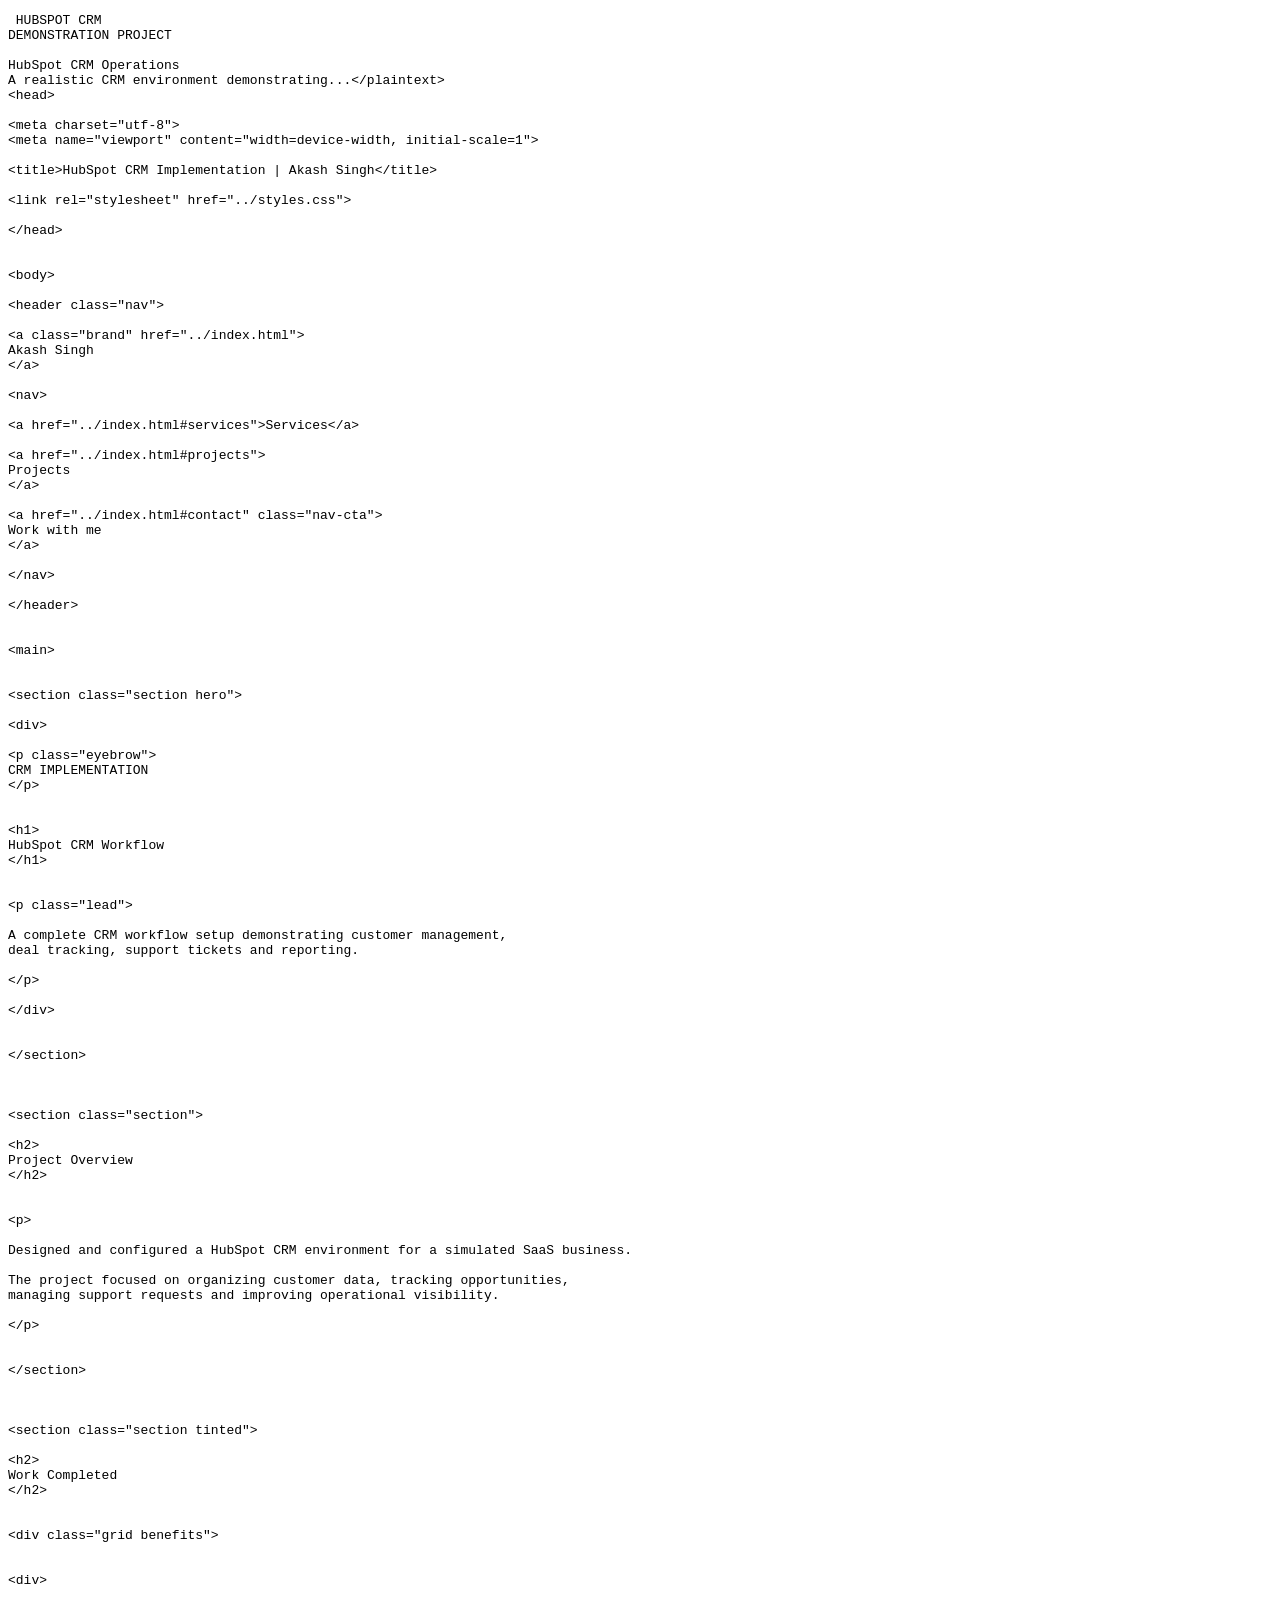
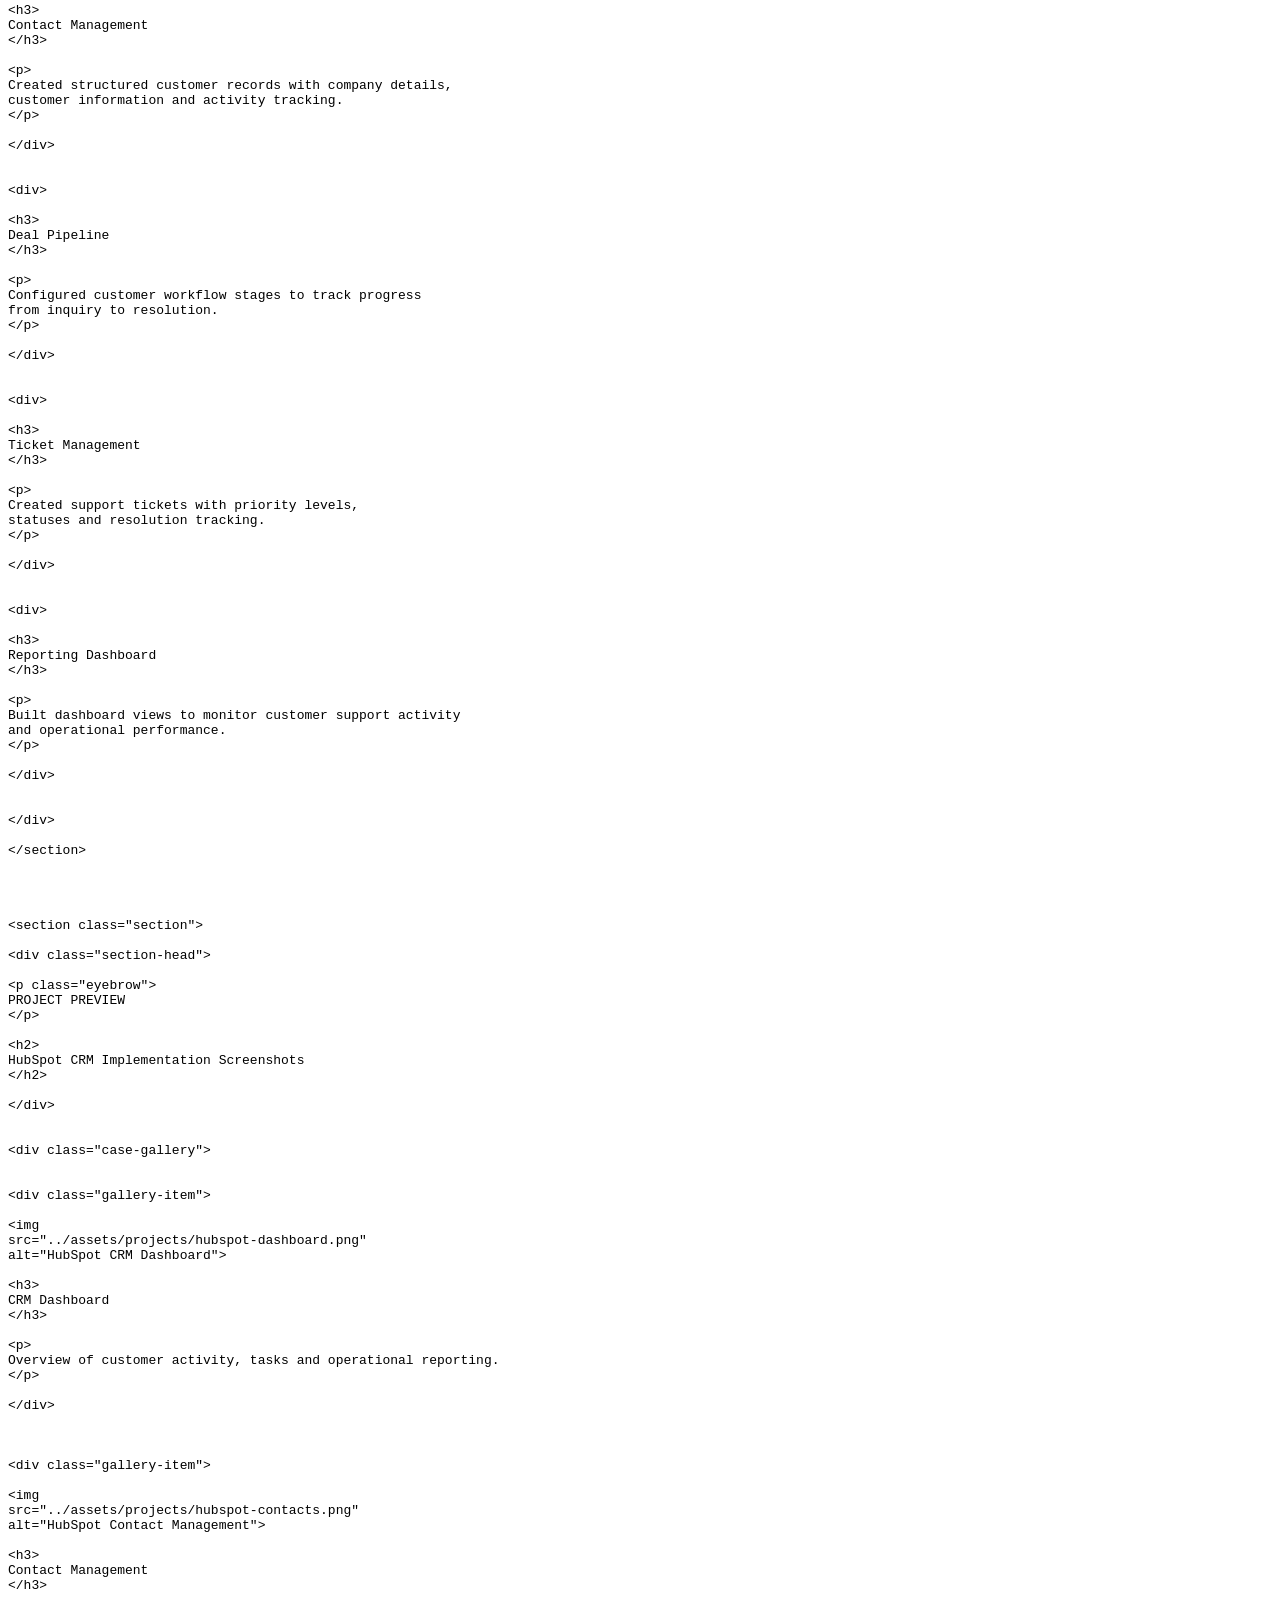
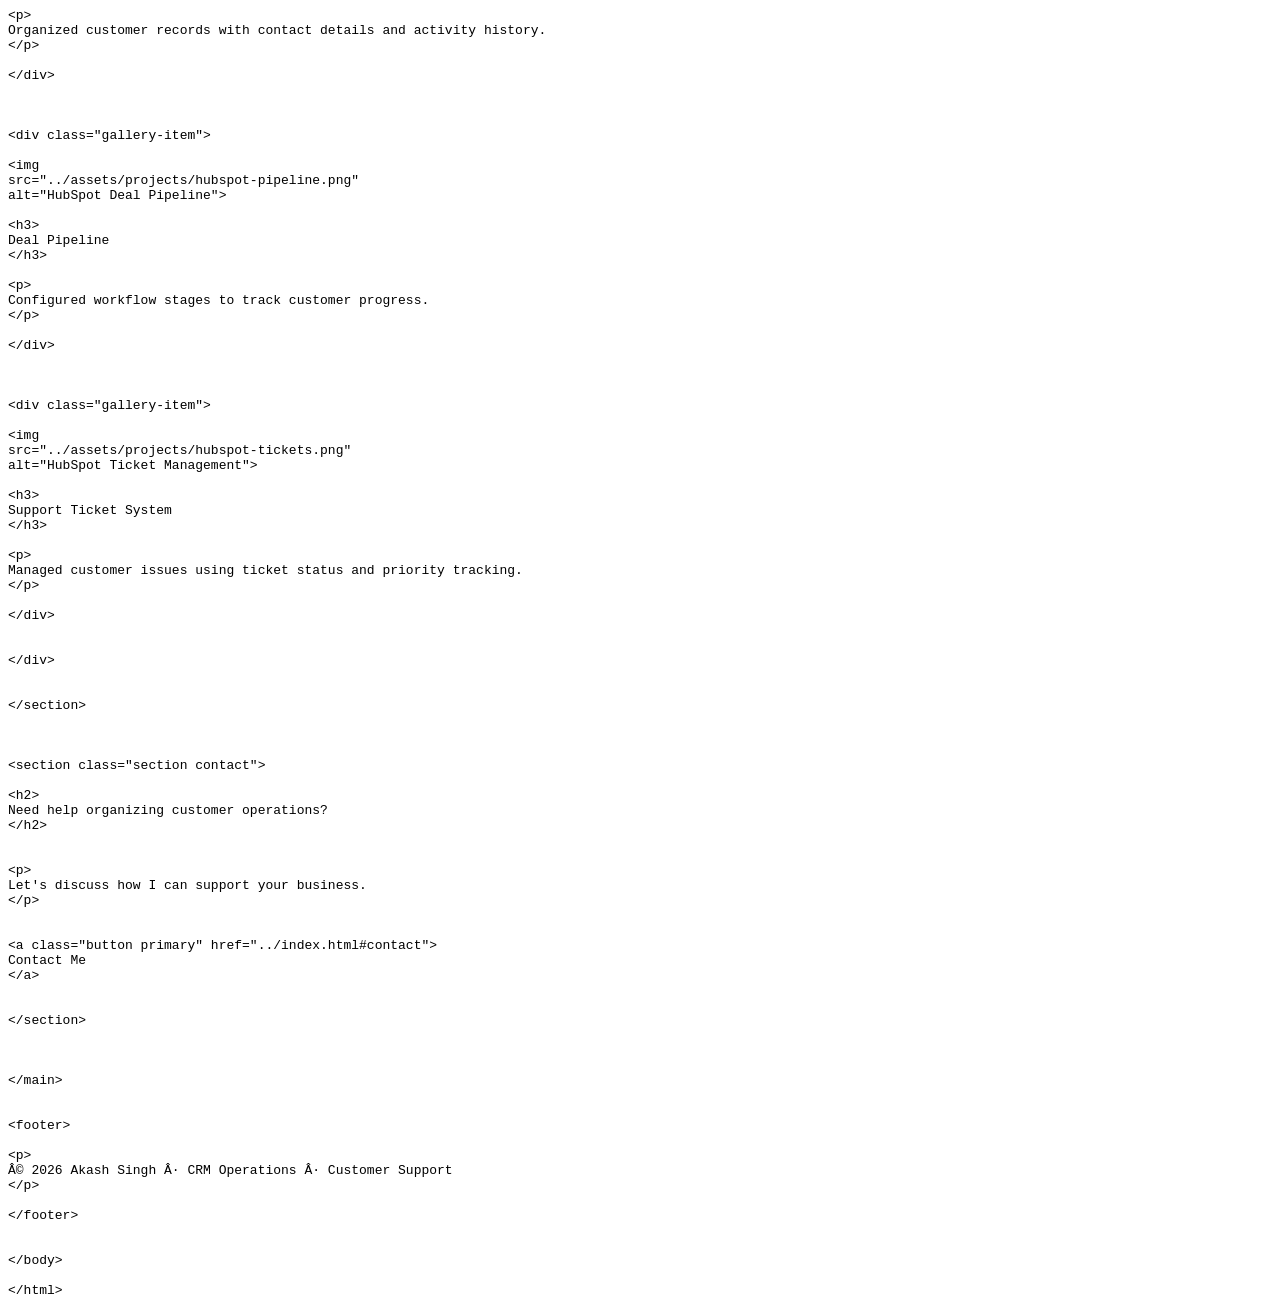
==== commit a8392dc5: "Update hubspot-crm.html" ====
--- a/projects/hubspot-crm.html
+++ b/projects/hubspot-crm.html
@@ -1,8 +1,10 @@
-SELF-DIRECTED DEMONSTRATION PROJECT
-Project context: A self-created HubSpot CRM environment built to demonstrate practical CRM operations using fictional business data. The project covers contact management, deal pipelines, ticket management and reporting.
 <!doctype html>
 <html lang="en">
-
+<plaintext> HUBSPOT CRM
+DEMONSTRATION PROJECT
+
+HubSpot CRM Operations
+A realistic CRM environment demonstrating...</plaintext>
 <head>
 
 <meta charset="utf-8">
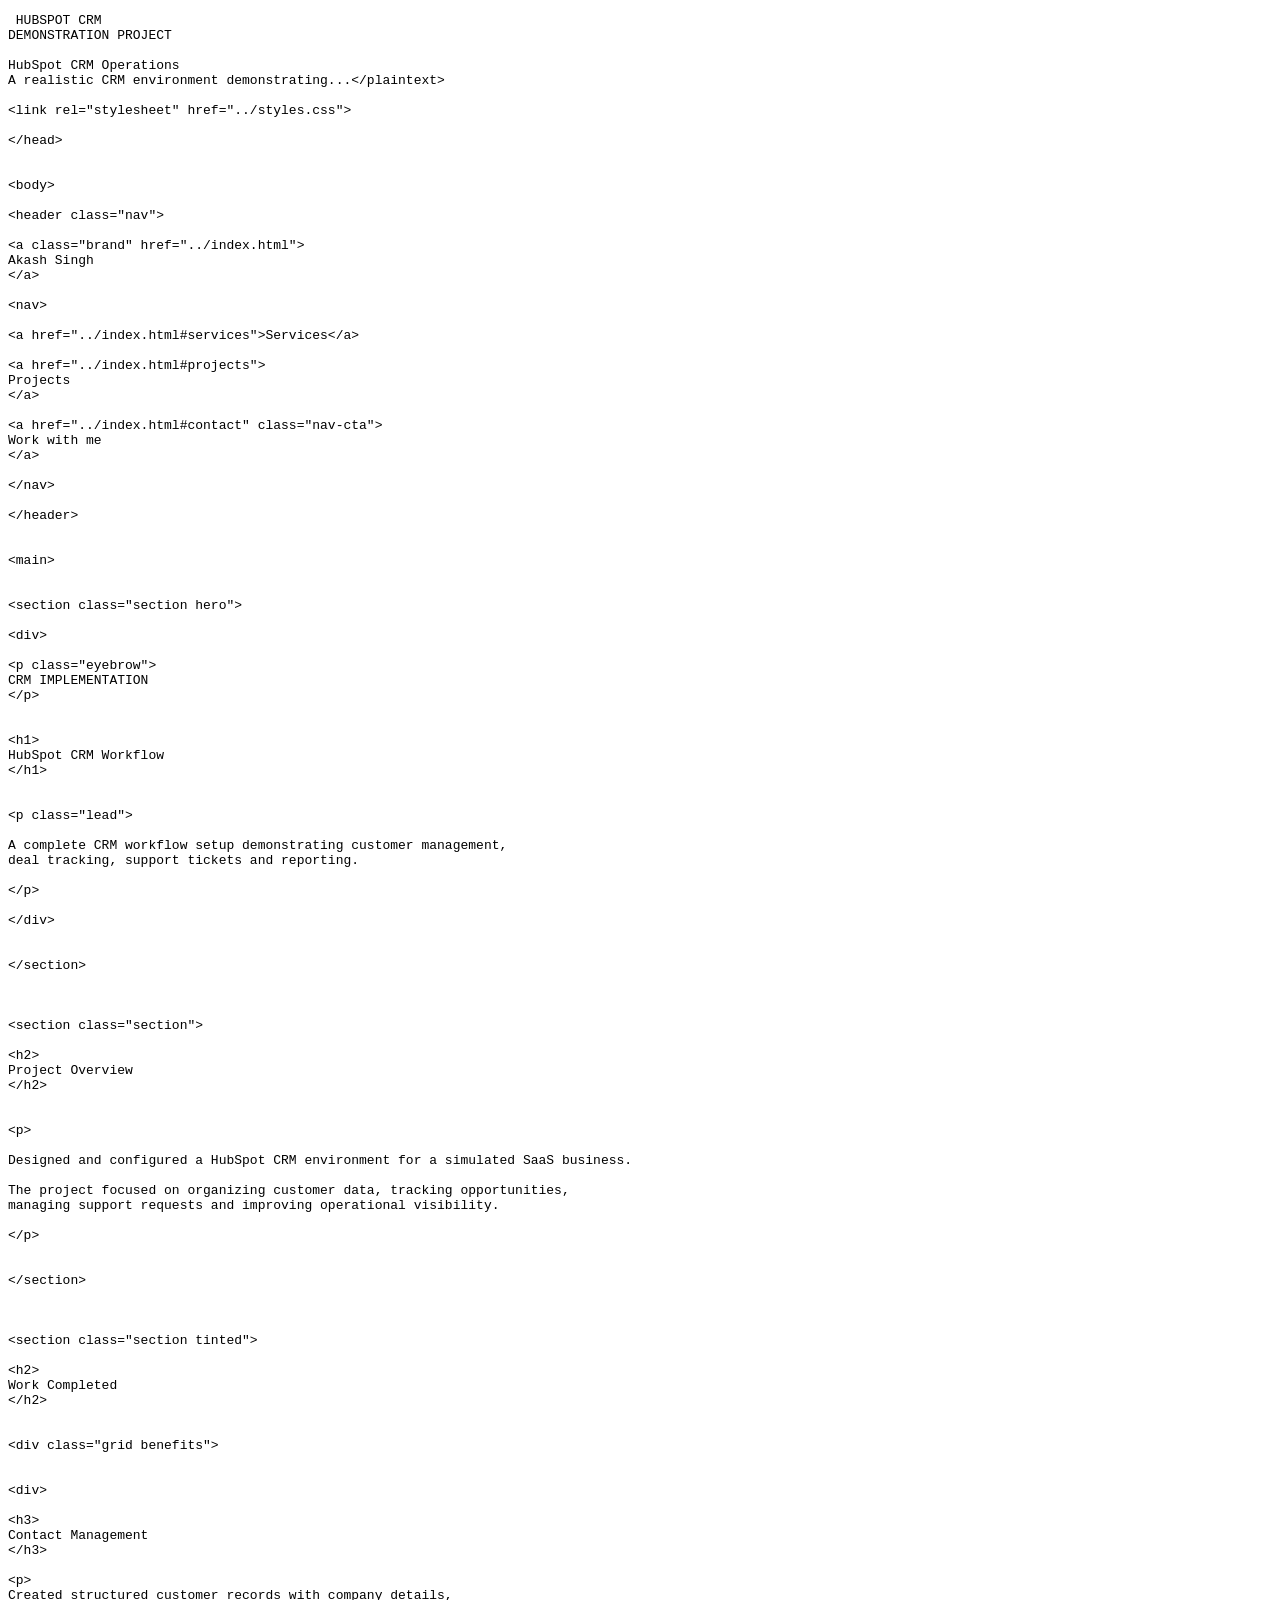
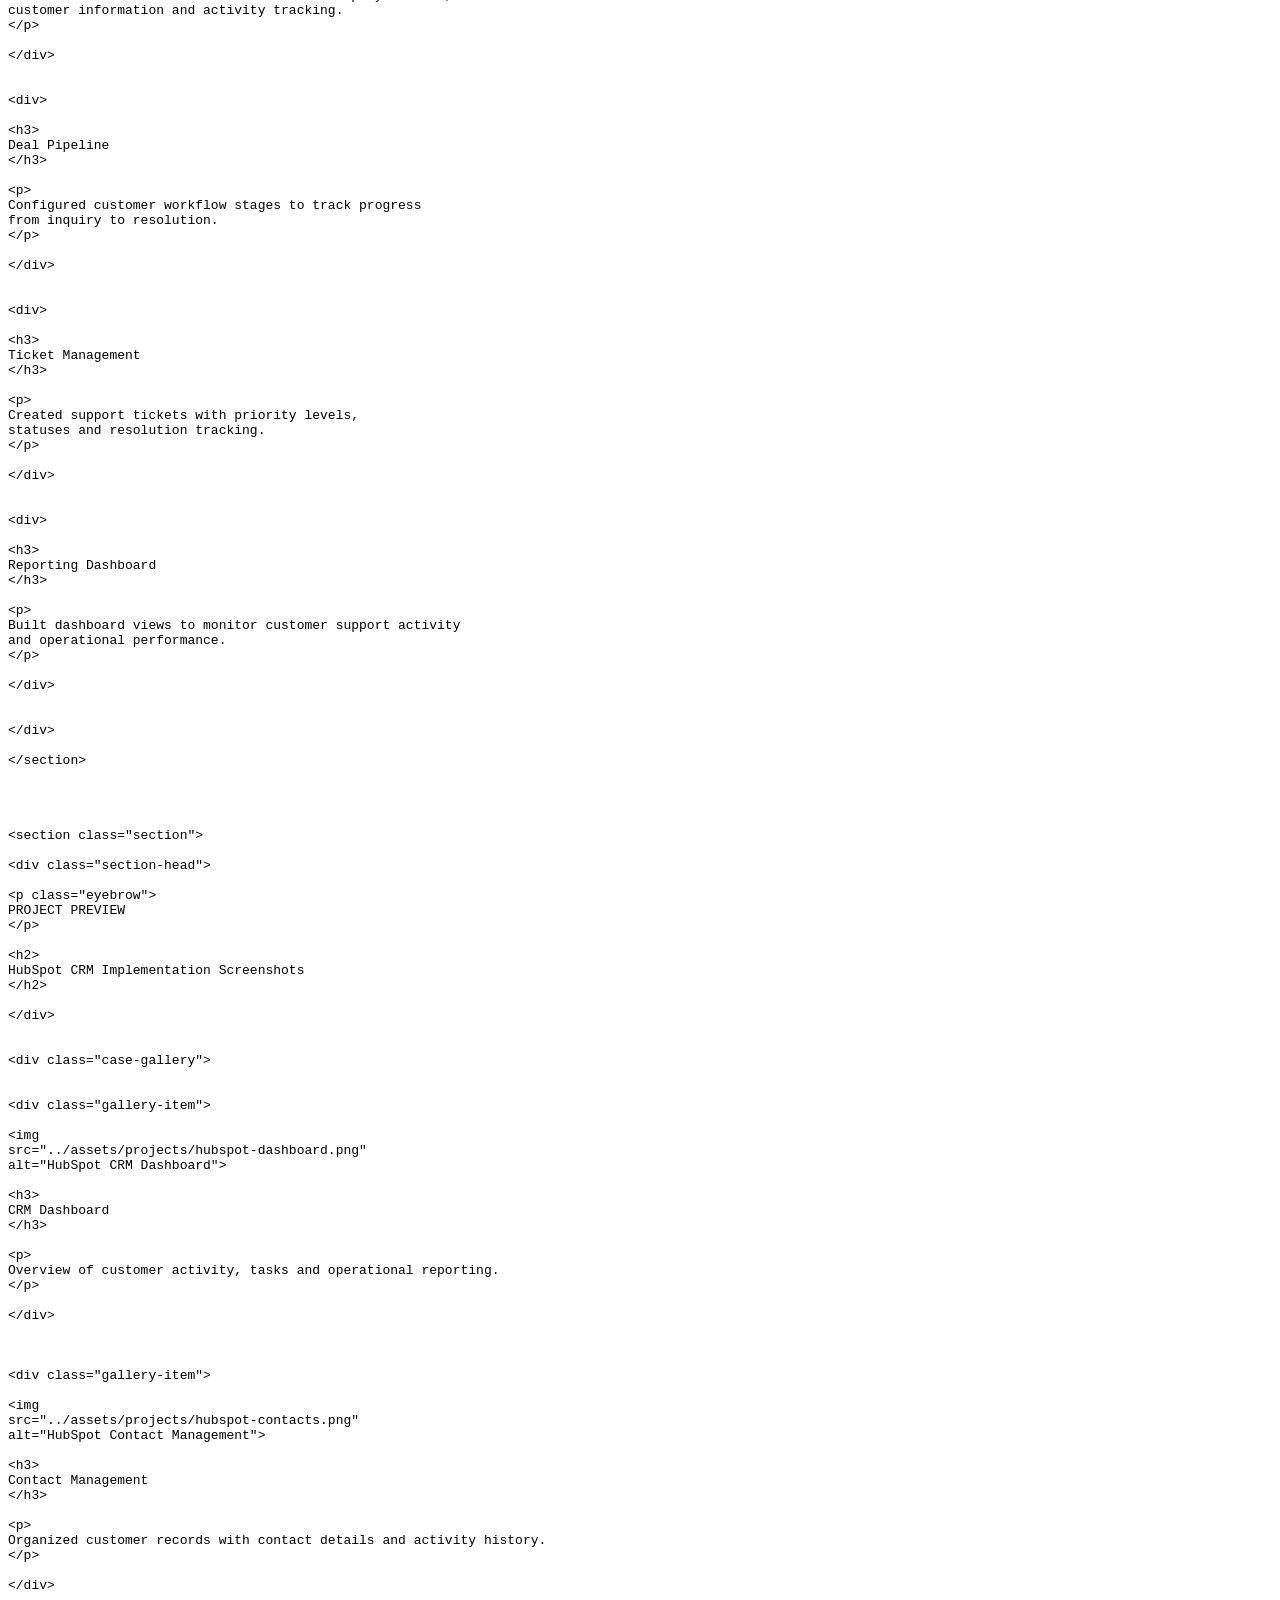
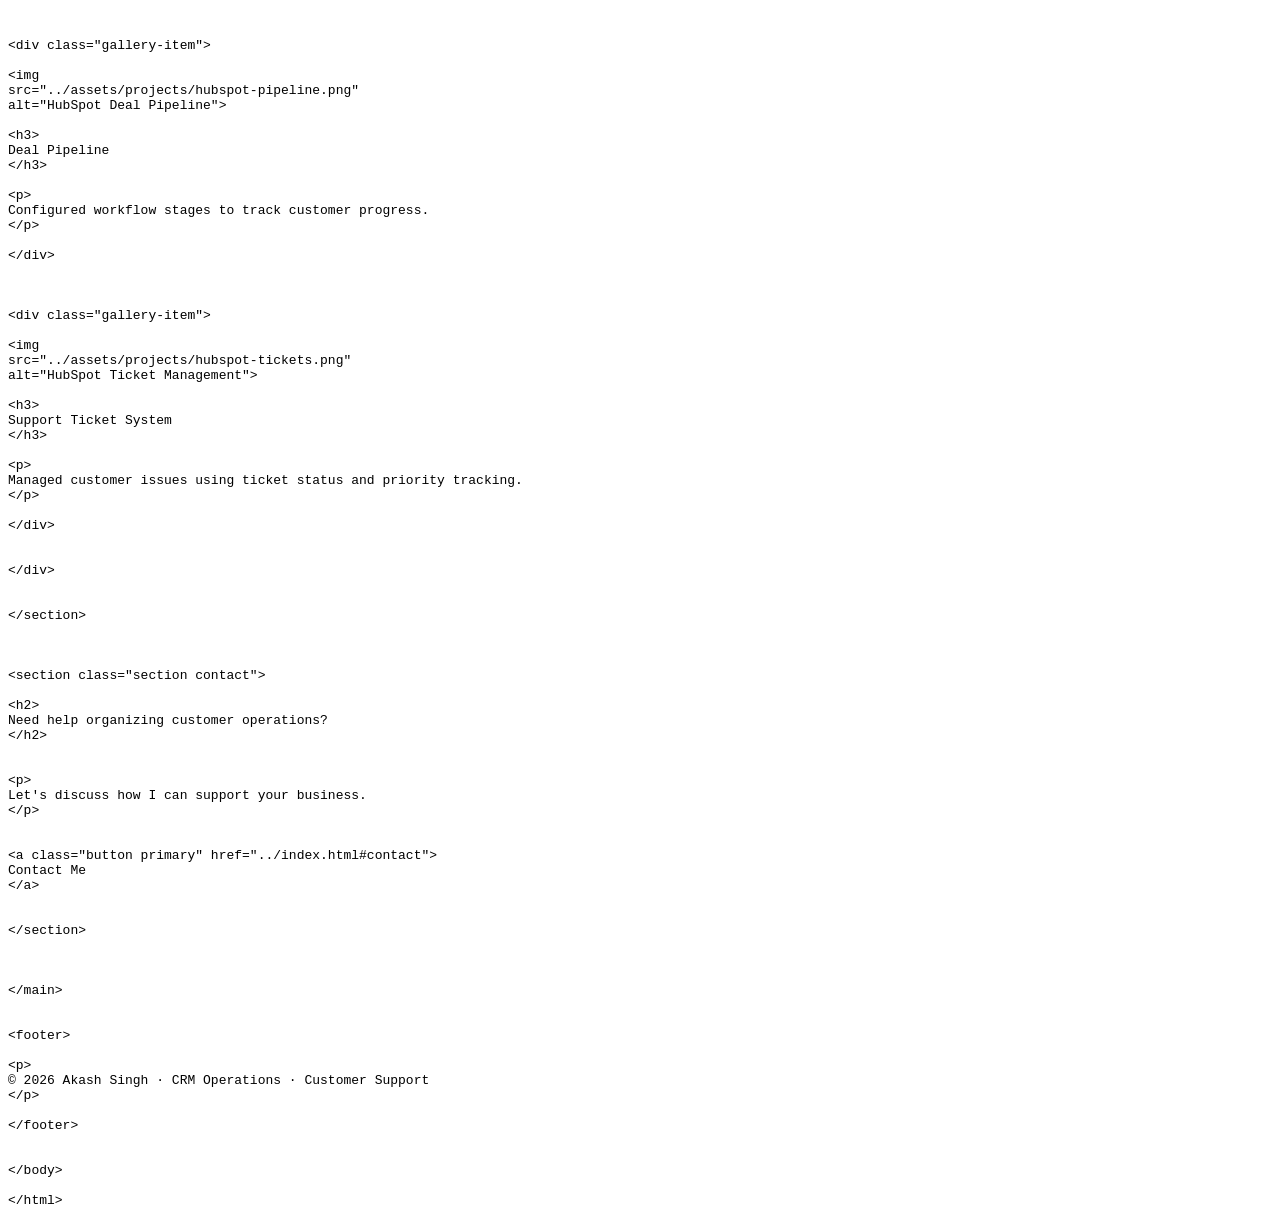
==== commit dc4c7f9a: "Update hubspot-crm.html" ====
--- a/projects/hubspot-crm.html
+++ b/projects/hubspot-crm.html
@@ -1,16 +1,17 @@
 <!doctype html>
 <html lang="en">
-<plaintext> HUBSPOT CRM
+
+<head>
+
+<meta charset="utf-8">
+<meta name="viewport" content="width=device-width, initial-scale=1">
+
+<title>HubSpot CRM Implementation | Akash Singh</title>
+  <plaintext> HUBSPOT CRM
 DEMONSTRATION PROJECT
 
 HubSpot CRM Operations
 A realistic CRM environment demonstrating...</plaintext>
-<head>
-
-<meta charset="utf-8">
-<meta name="viewport" content="width=device-width, initial-scale=1">
-
-<title>HubSpot CRM Implementation | Akash Singh</title>
 
 <link rel="stylesheet" href="../styles.css">
 
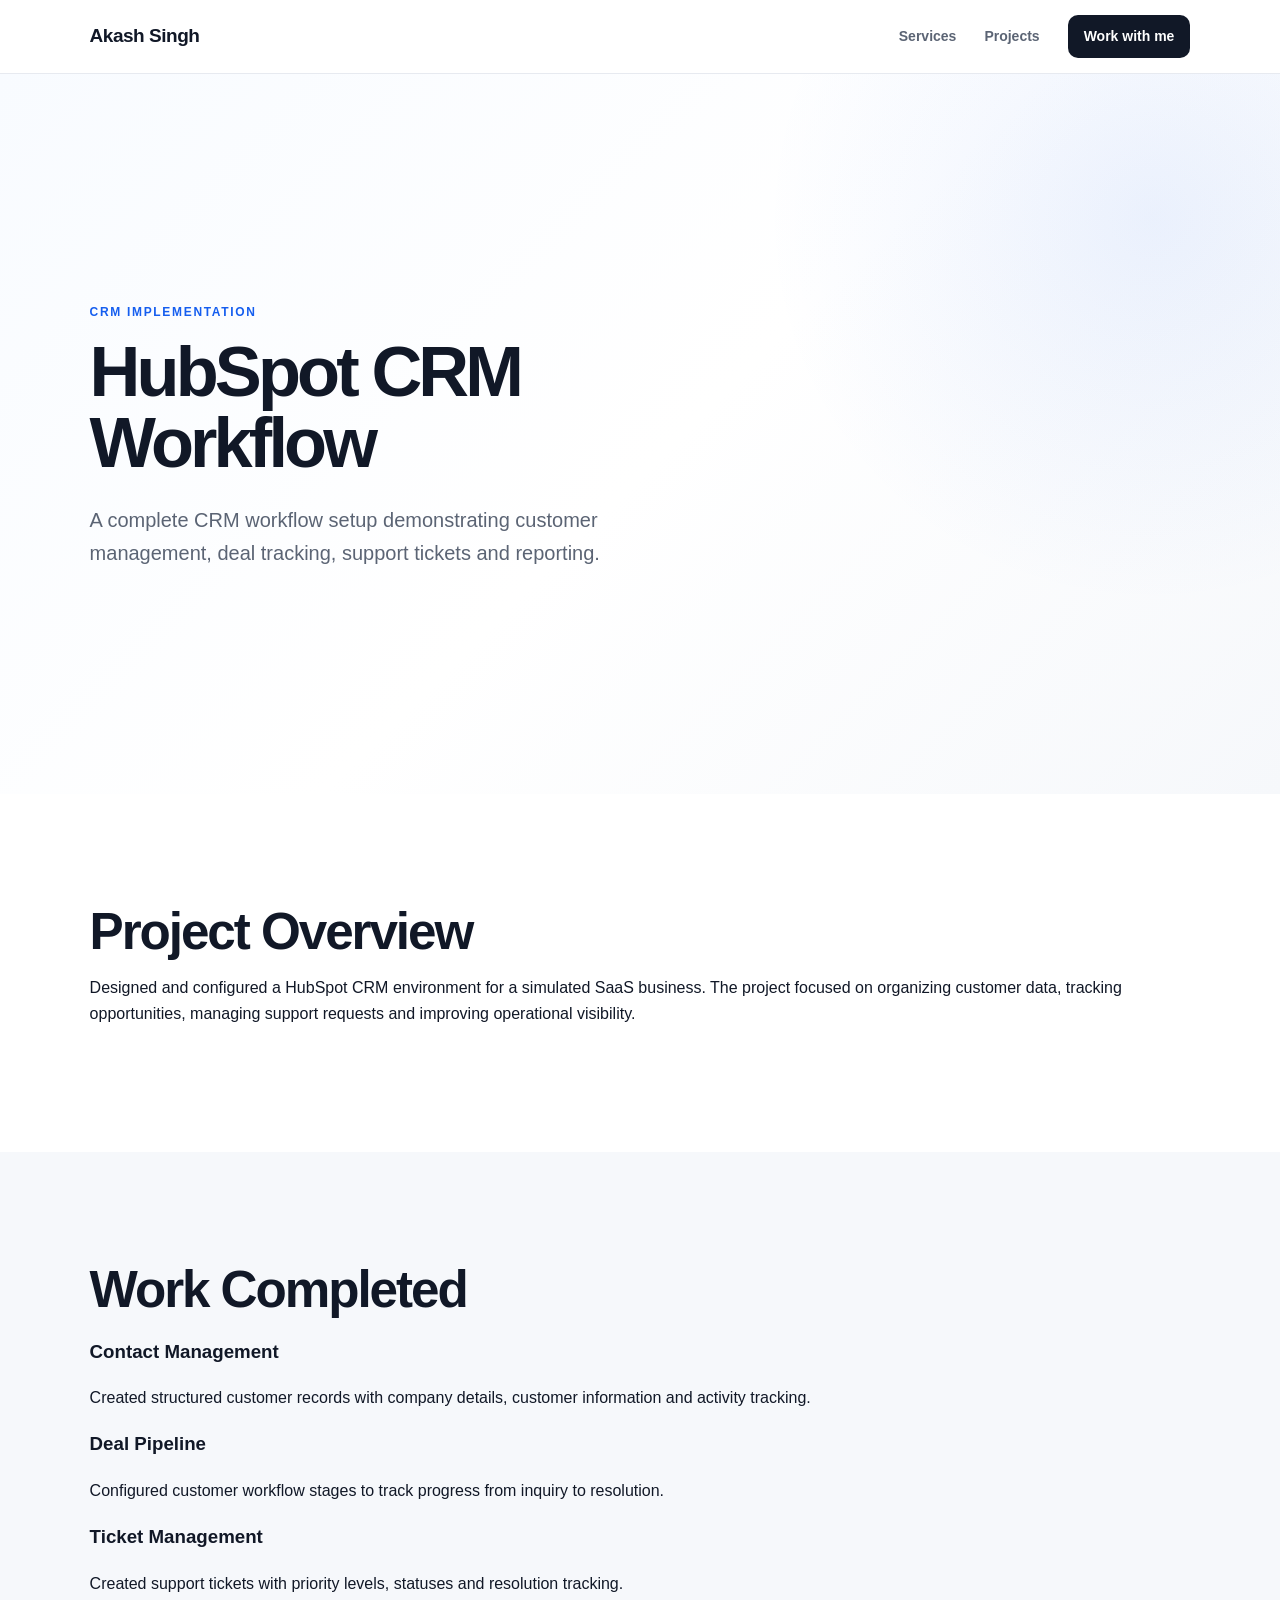
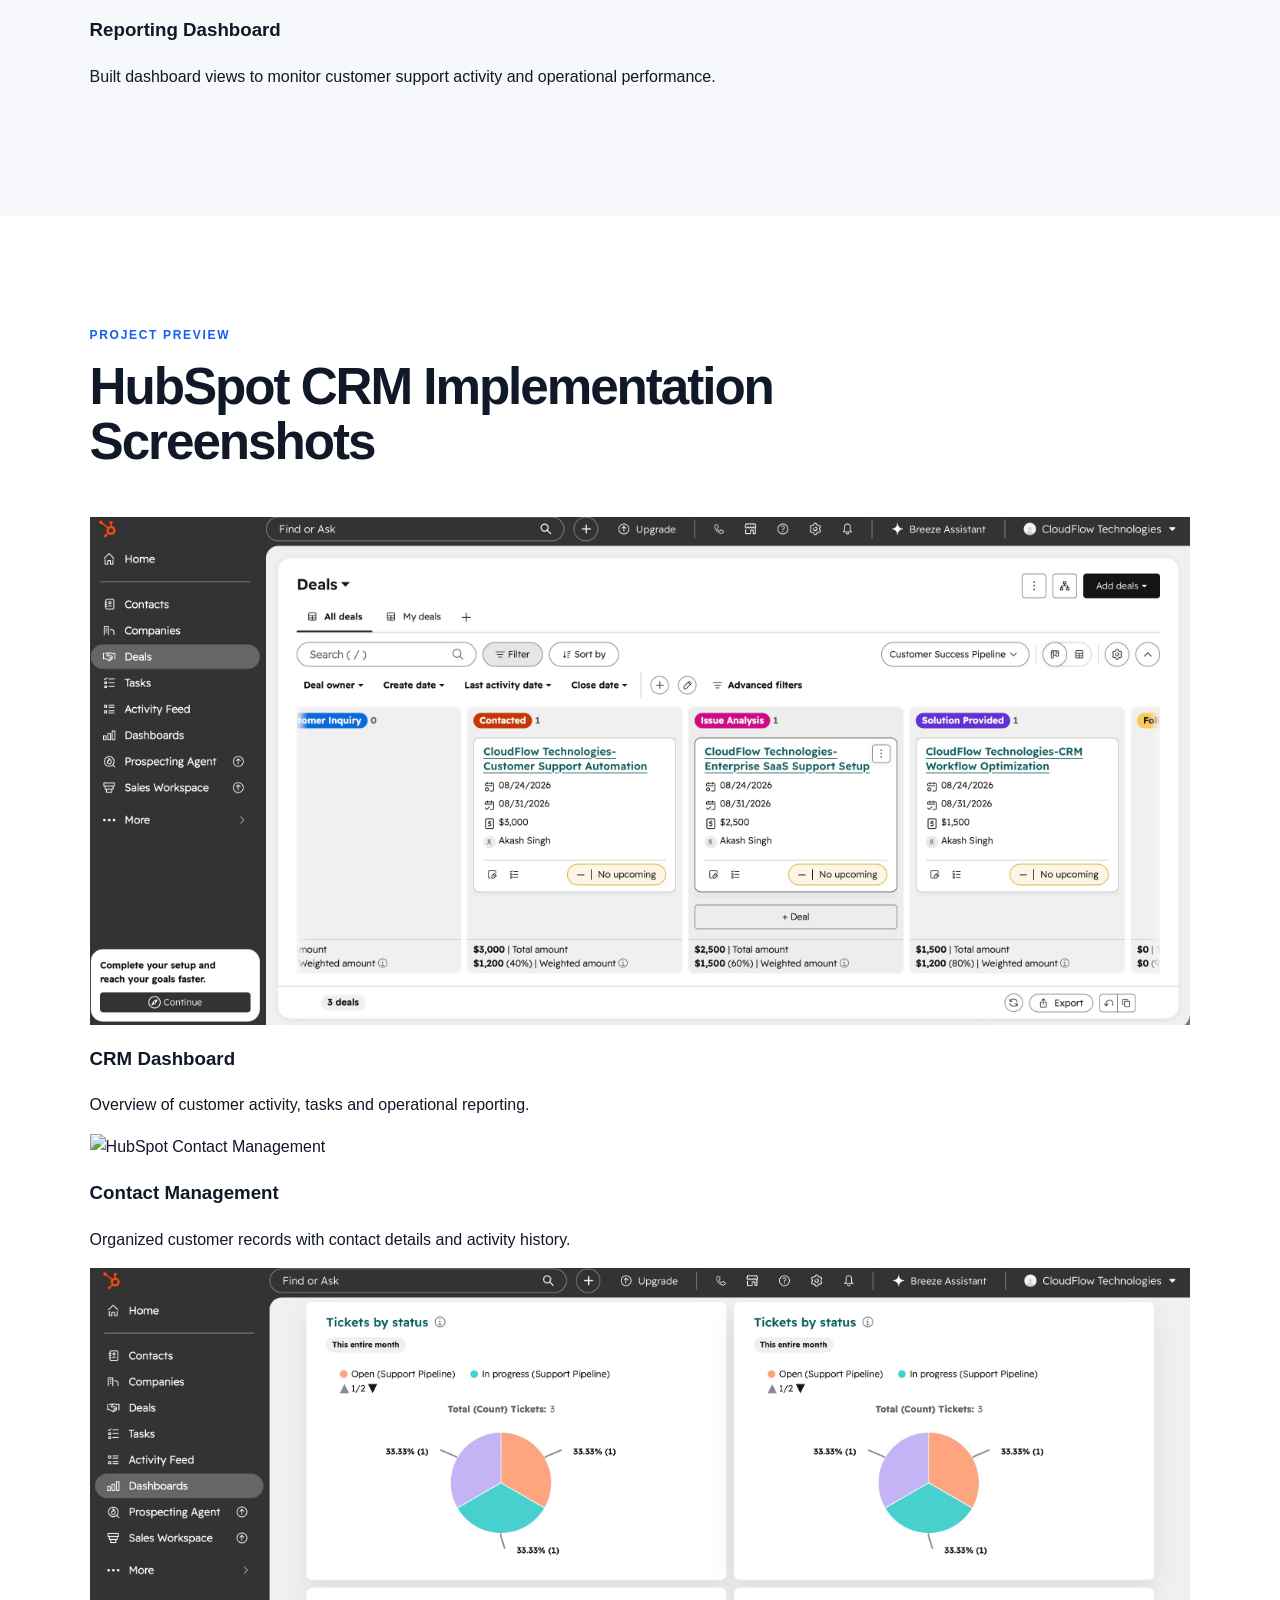
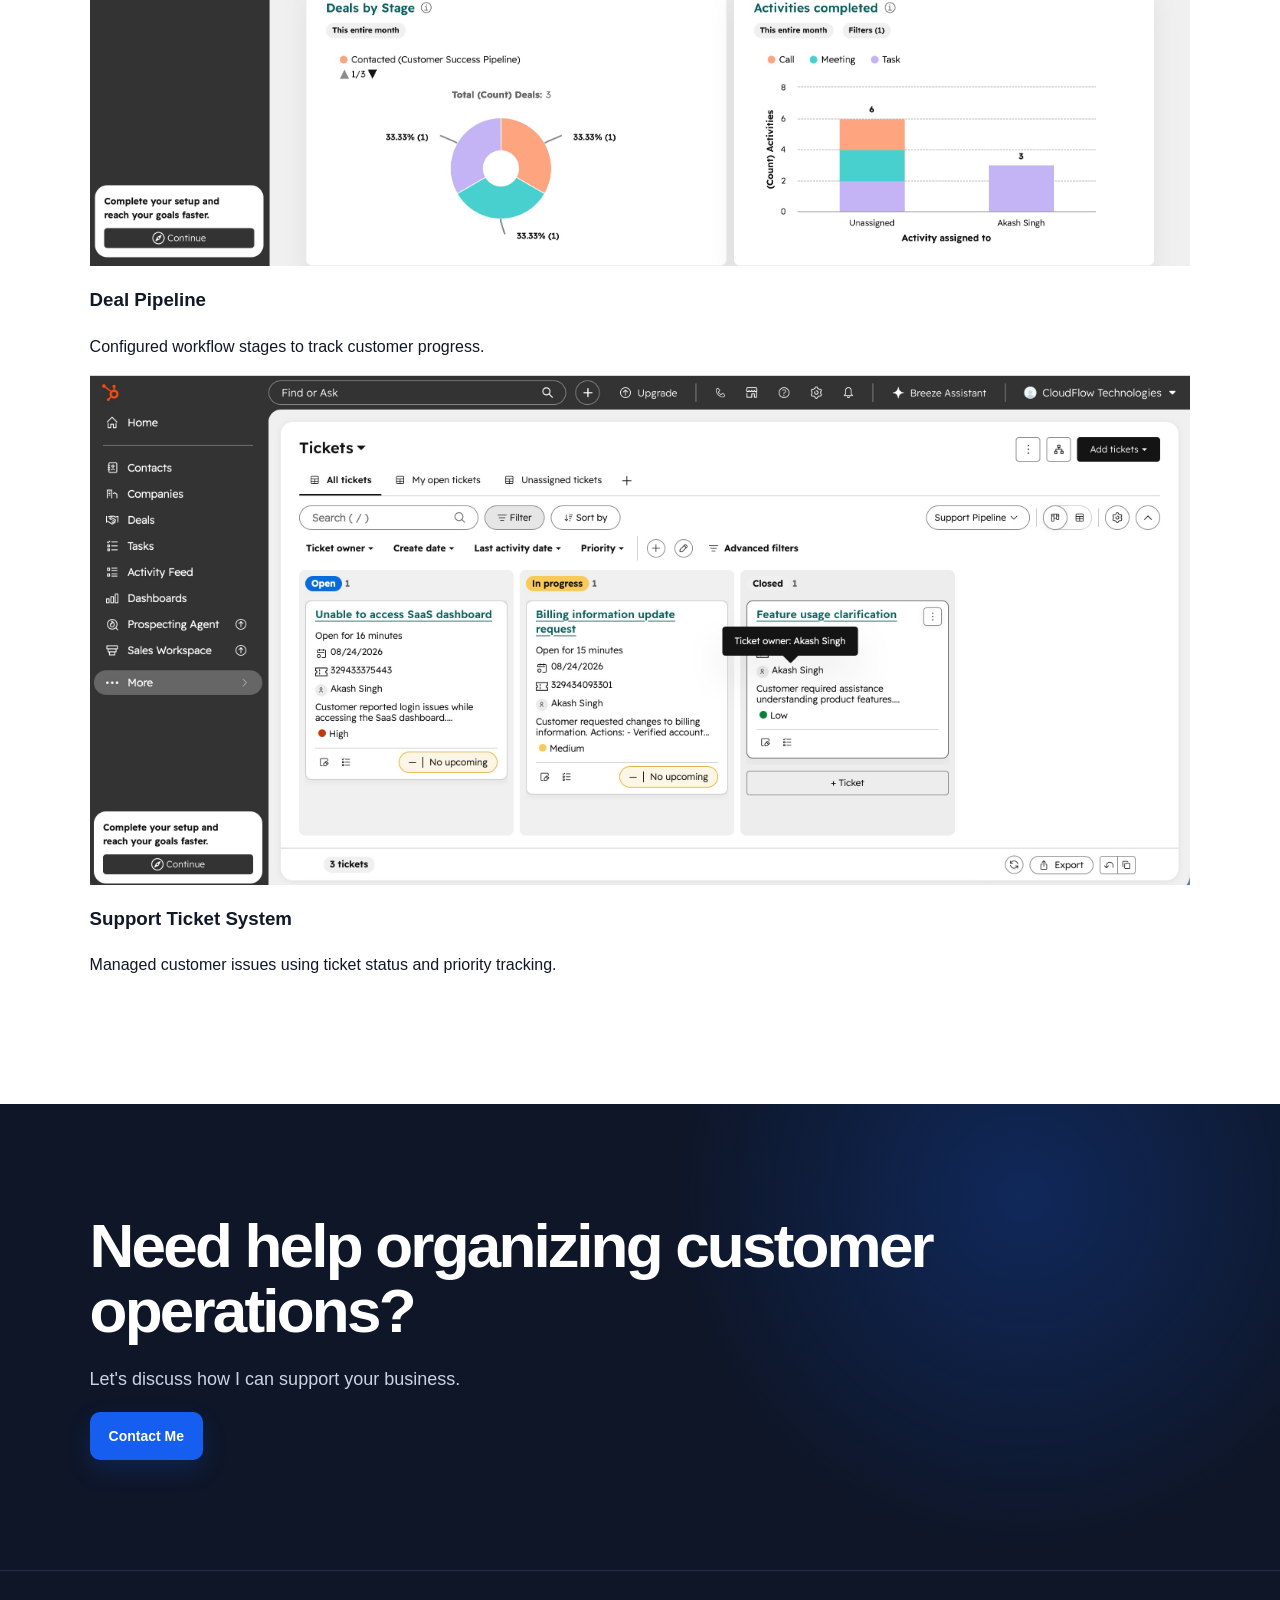
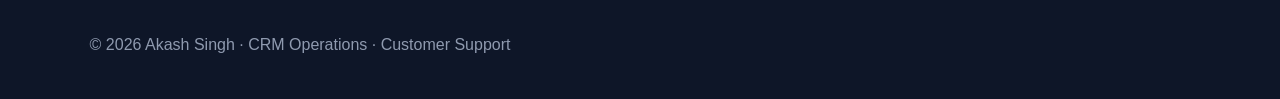
==== commit ea84bb24: "Update hubspot-crm.html" ====
--- a/projects/hubspot-crm.html
+++ b/projects/hubspot-crm.html
@@ -7,12 +7,6 @@
 <meta name="viewport" content="width=device-width, initial-scale=1">
 
 <title>HubSpot CRM Implementation | Akash Singh</title>
-  <plaintext> HUBSPOT CRM
-DEMONSTRATION PROJECT
-
-HubSpot CRM Operations
-A realistic CRM environment demonstrating...</plaintext>
-
 <link rel="stylesheet" href="../styles.css">
 
 </head>
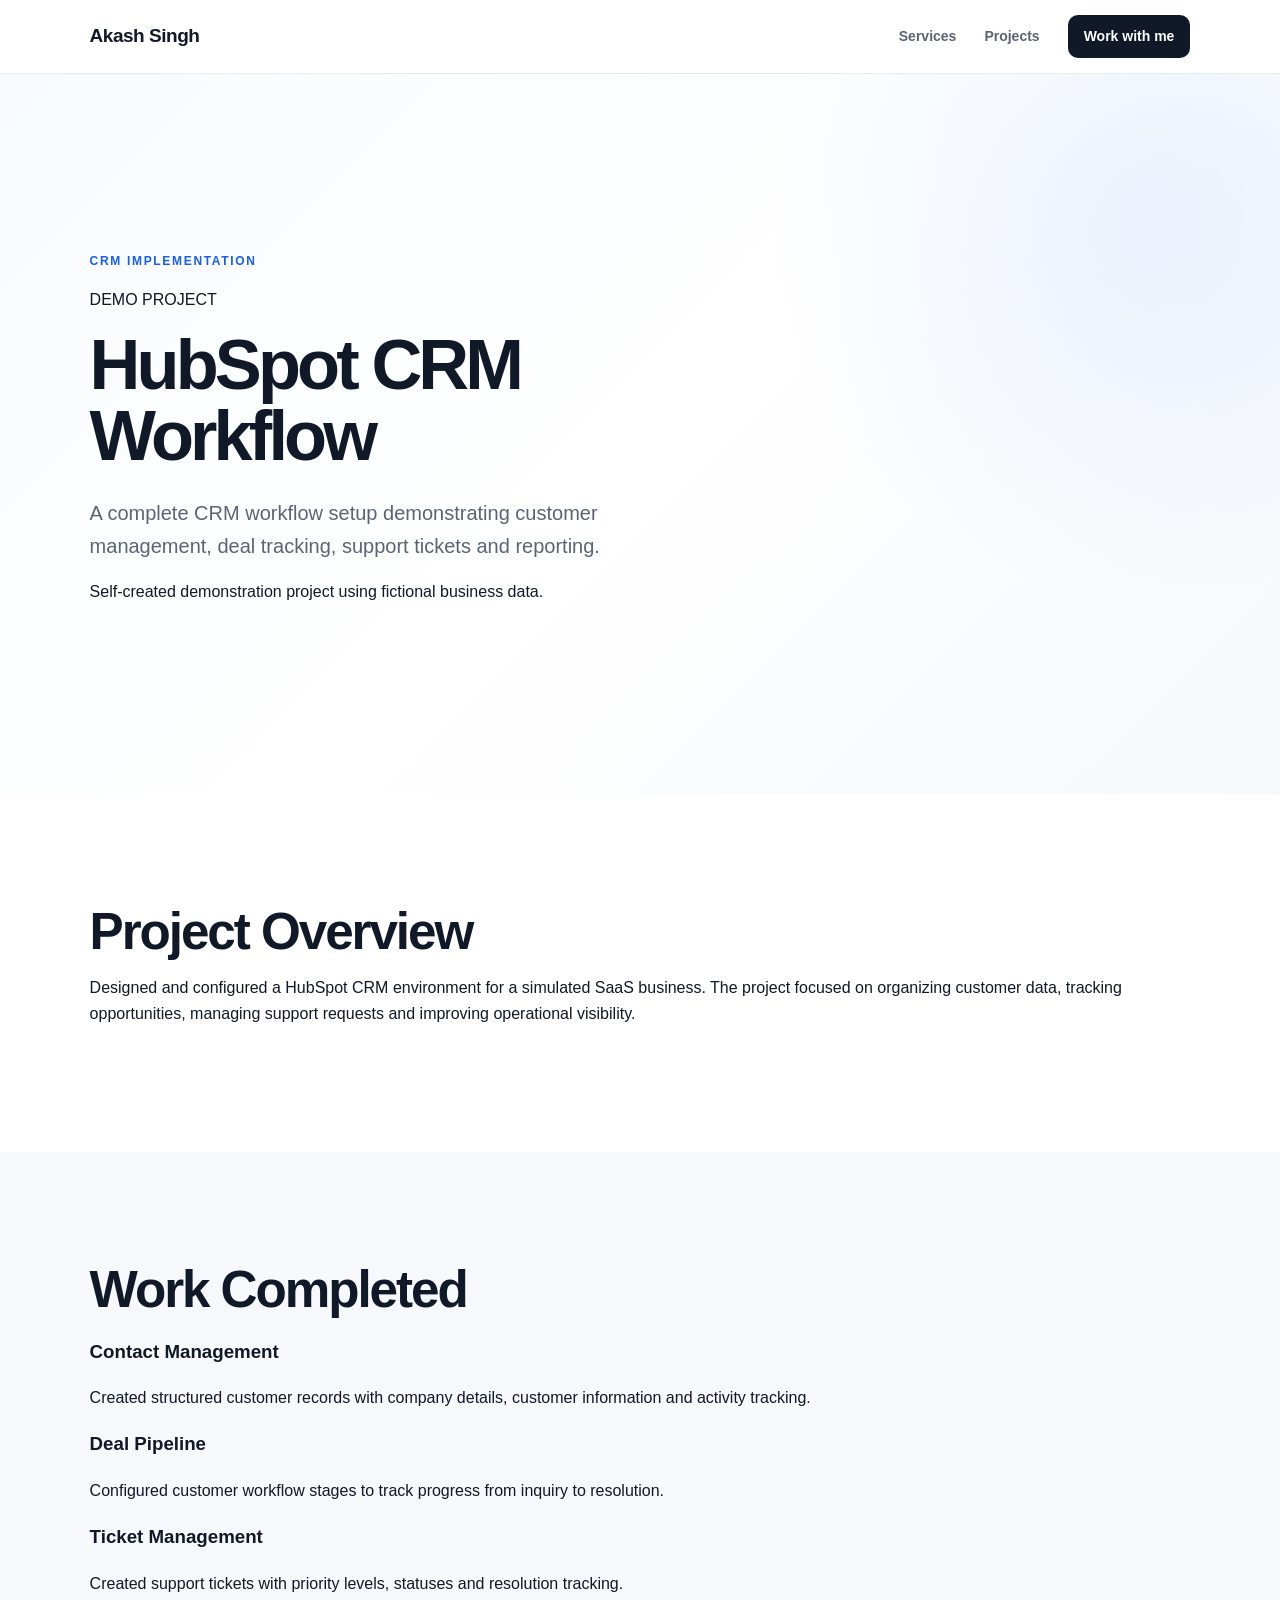
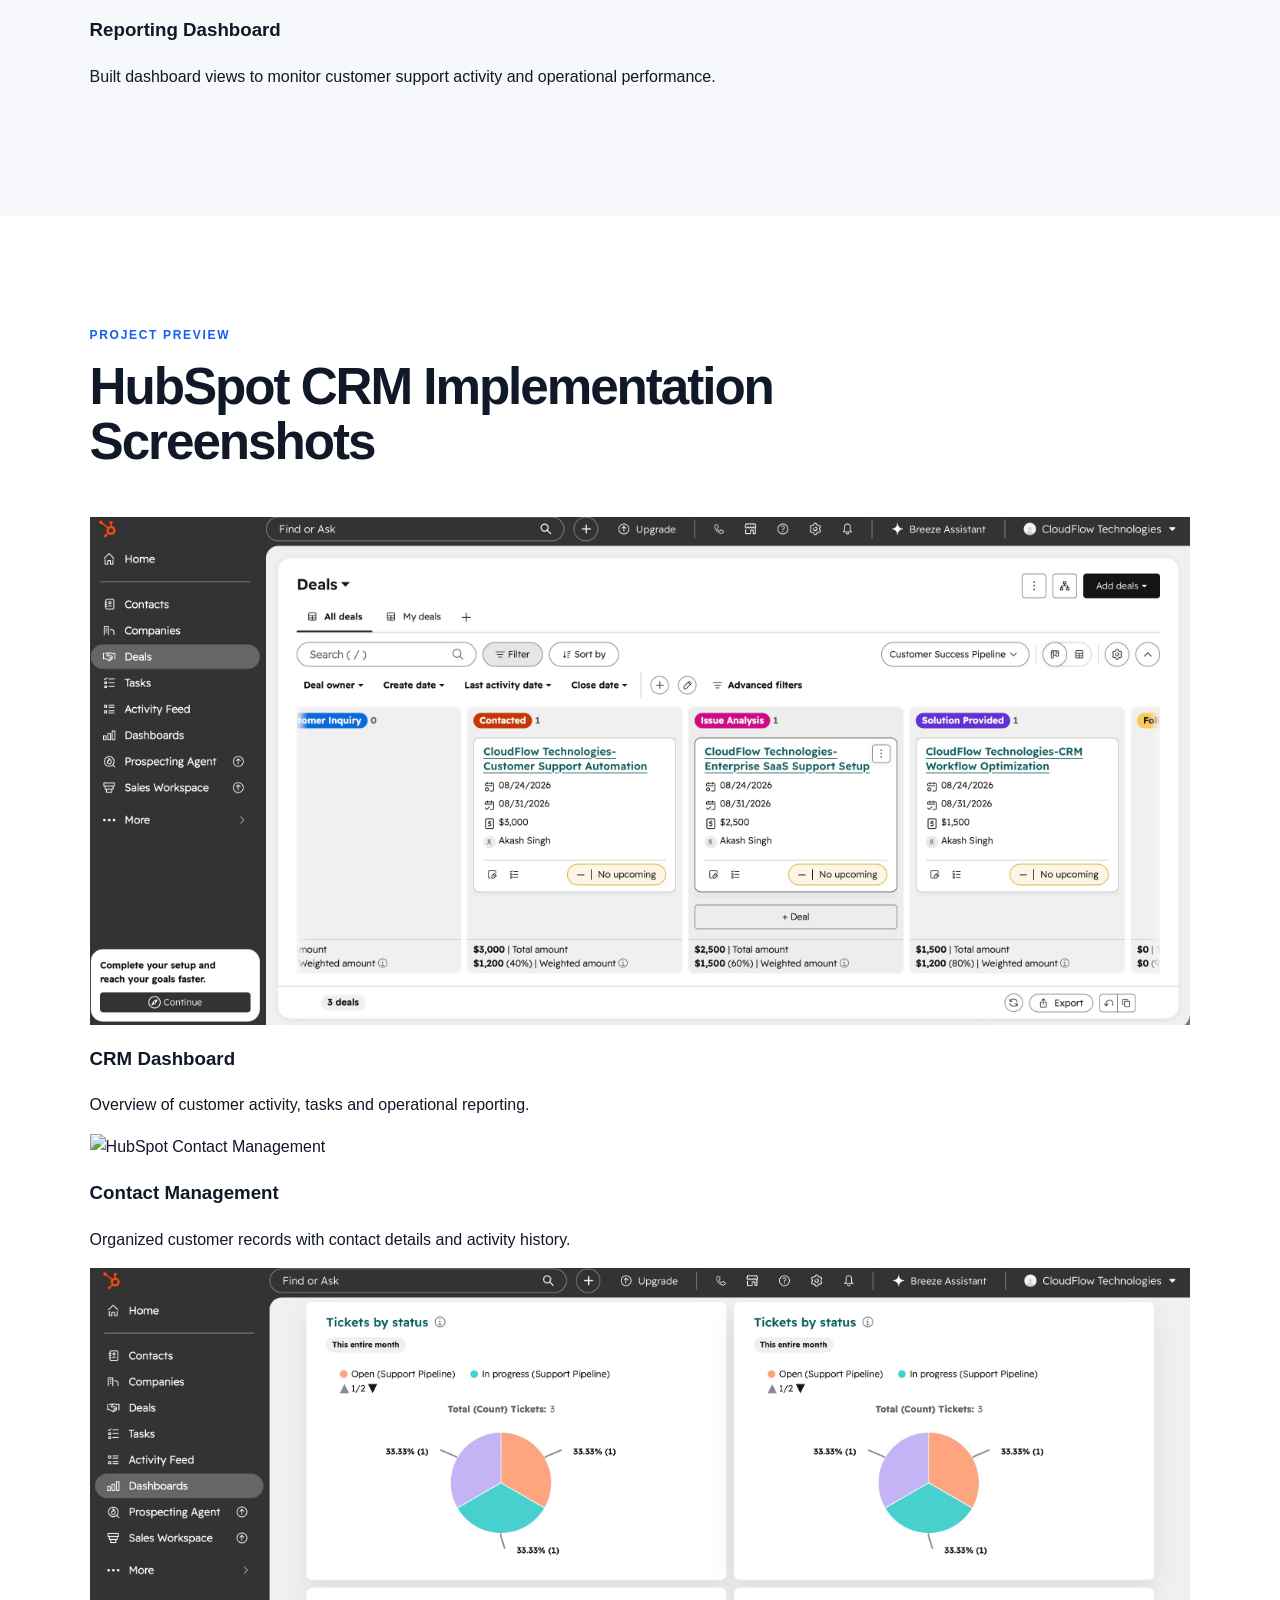
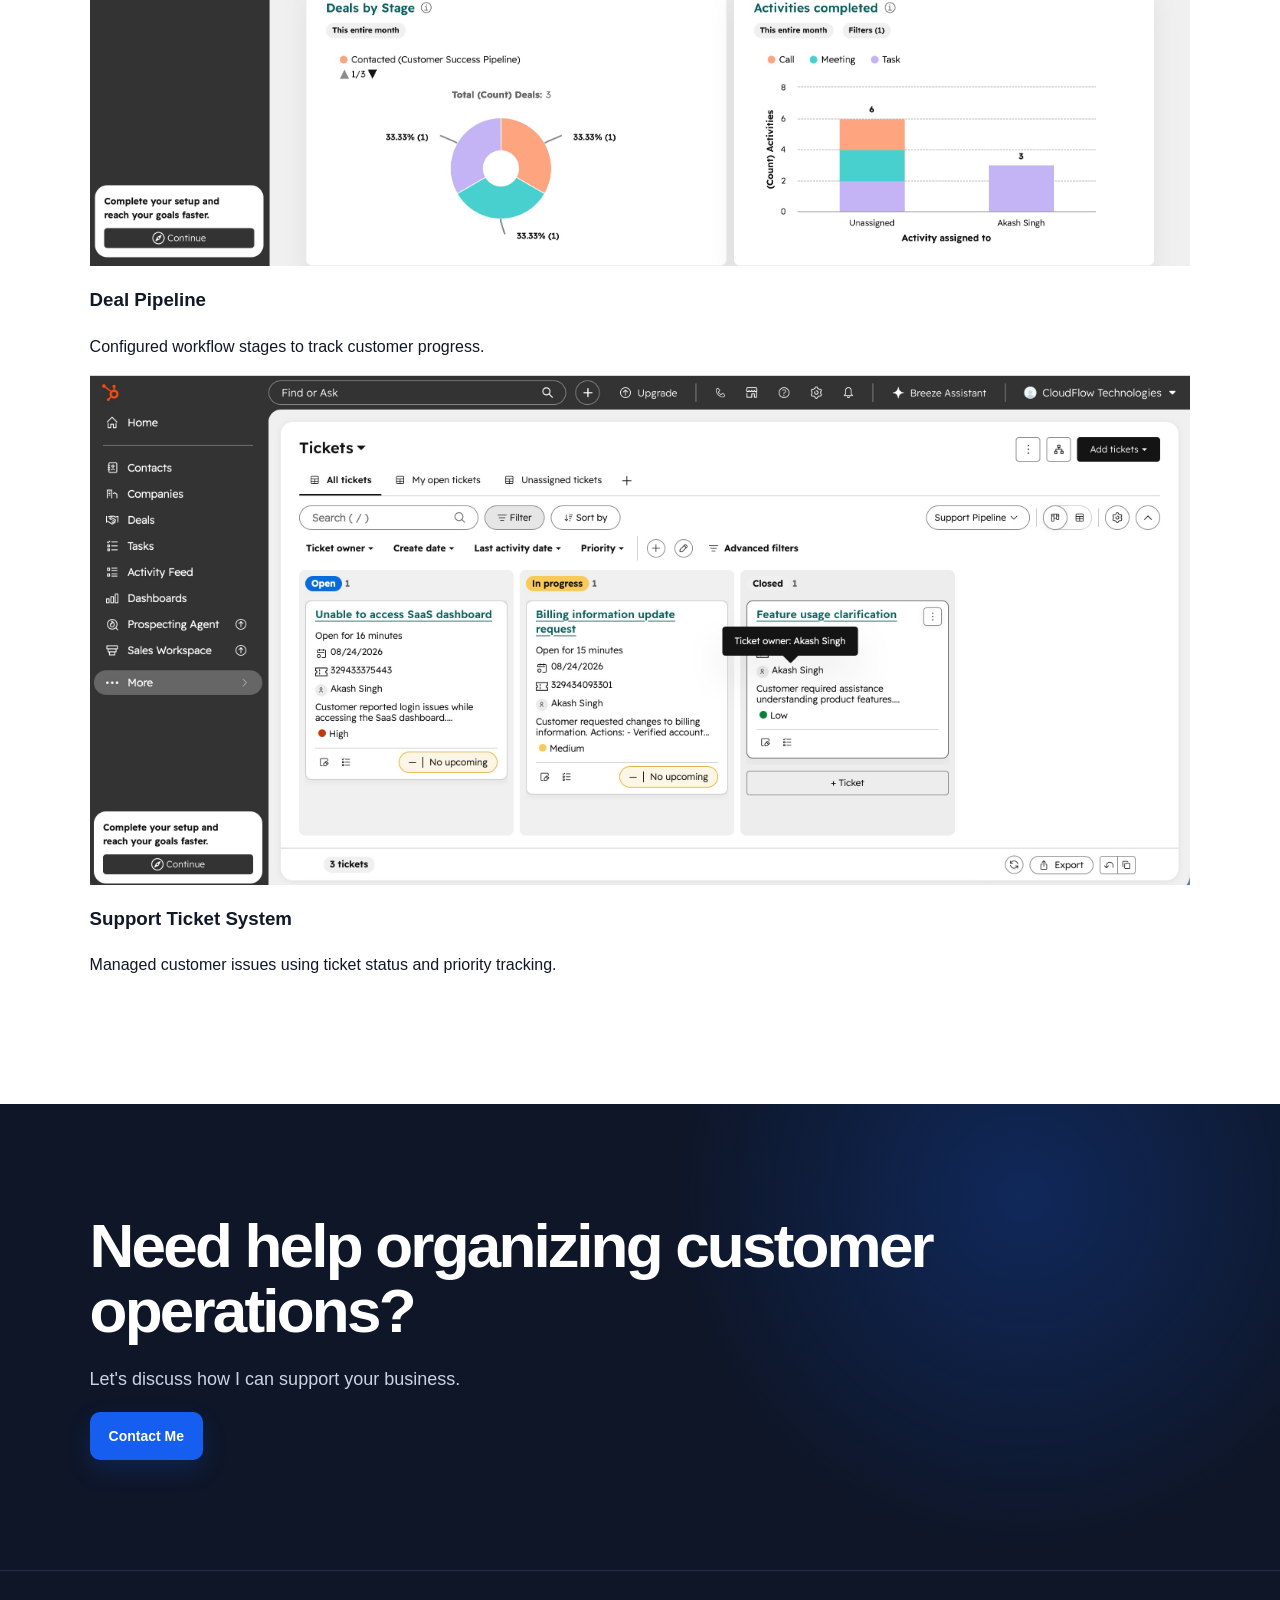
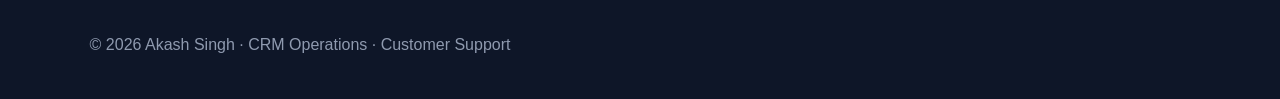
==== commit 287ff869: "Update hubspot-crm.html" ====
--- a/projects/hubspot-crm.html
+++ b/projects/hubspot-crm.html
@@ -7,6 +7,7 @@
 <meta name="viewport" content="width=device-width, initial-scale=1">
 
 <title>HubSpot CRM Implementation | Akash Singh</title>
+  
 <link rel="stylesheet" href="../styles.css">
 
 </head>
@@ -49,11 +50,12 @@
 </p>
 
 
+<p class="project-label">DEMO PROJECT</p>
+
 <h1>
 HubSpot CRM Workflow
 </h1>
 
-
 <p class="lead">
 
 A complete CRM workflow setup demonstrating customer management,
@@ -61,6 +63,10 @@
 
 </p>
 
+<p class="project-disclaimer">
+Self-created demonstration project using fictional business data.
+</p>
+  
 </div>
 
 
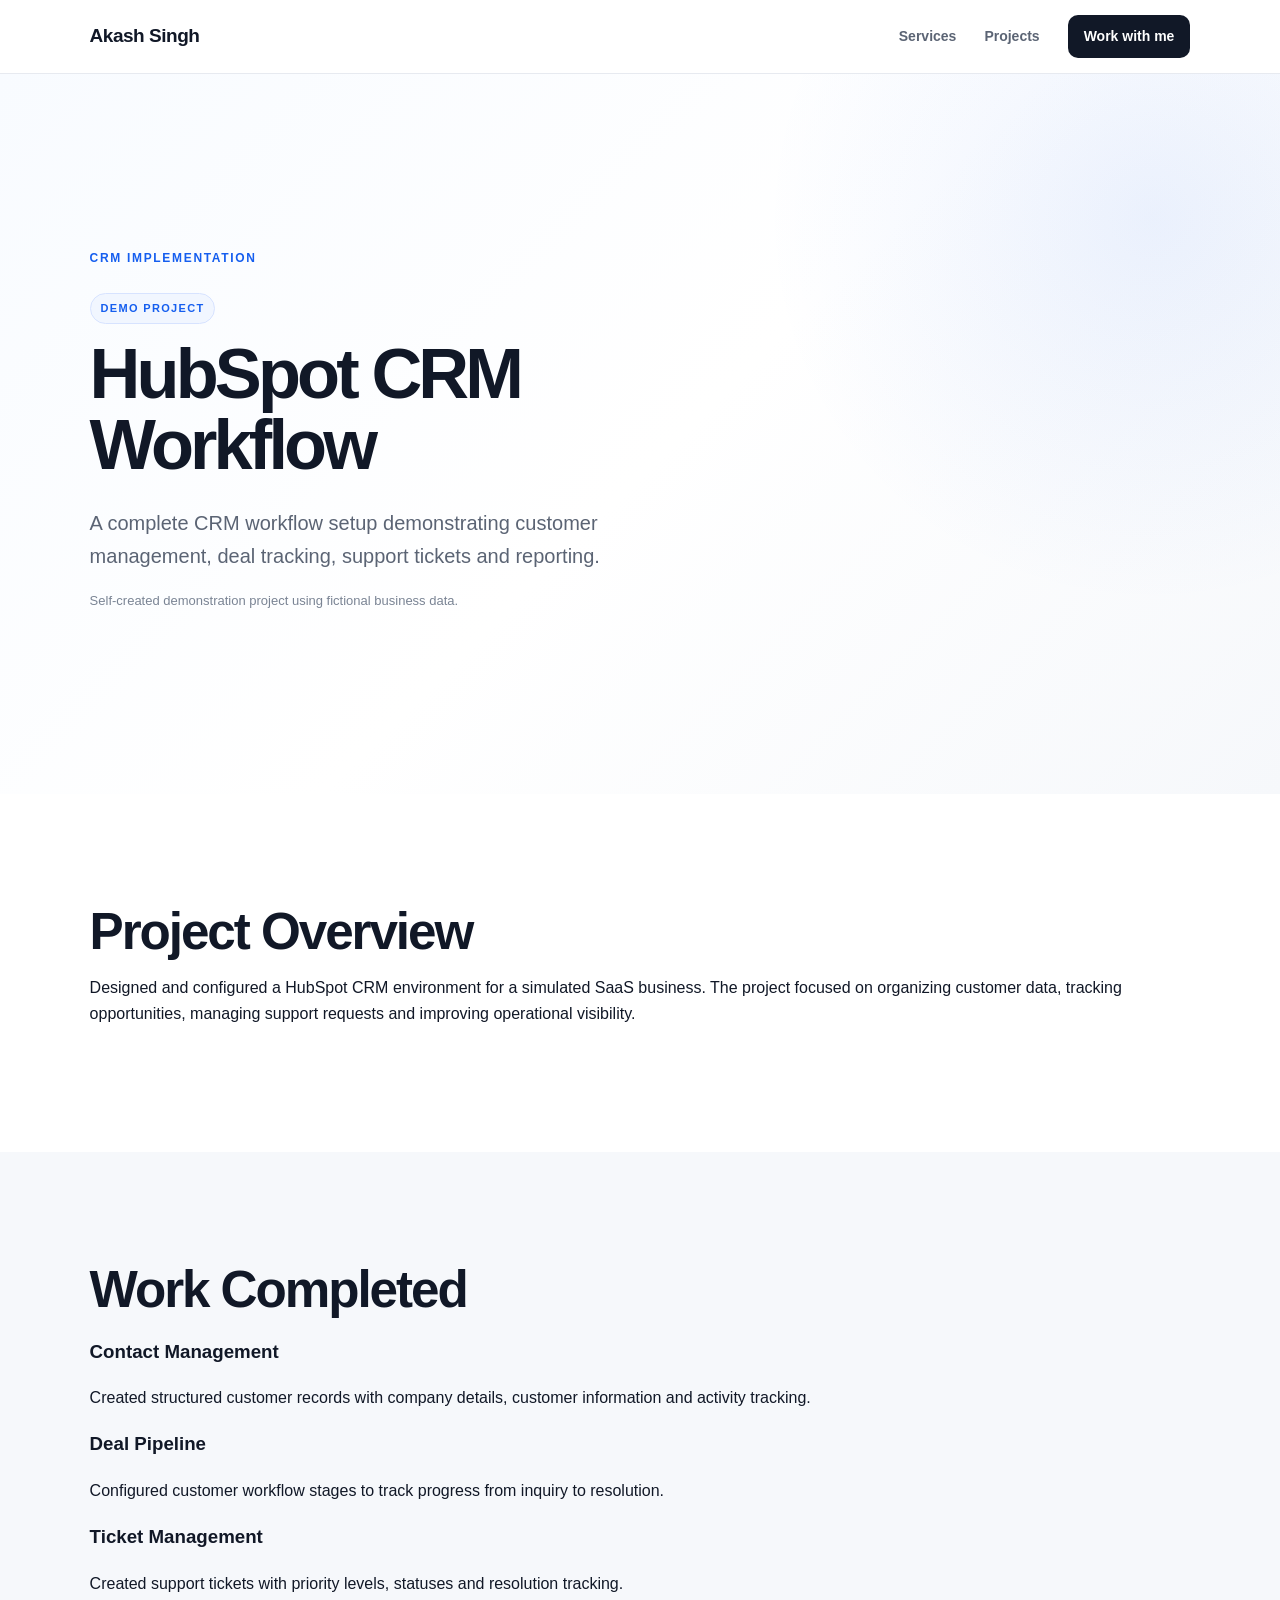
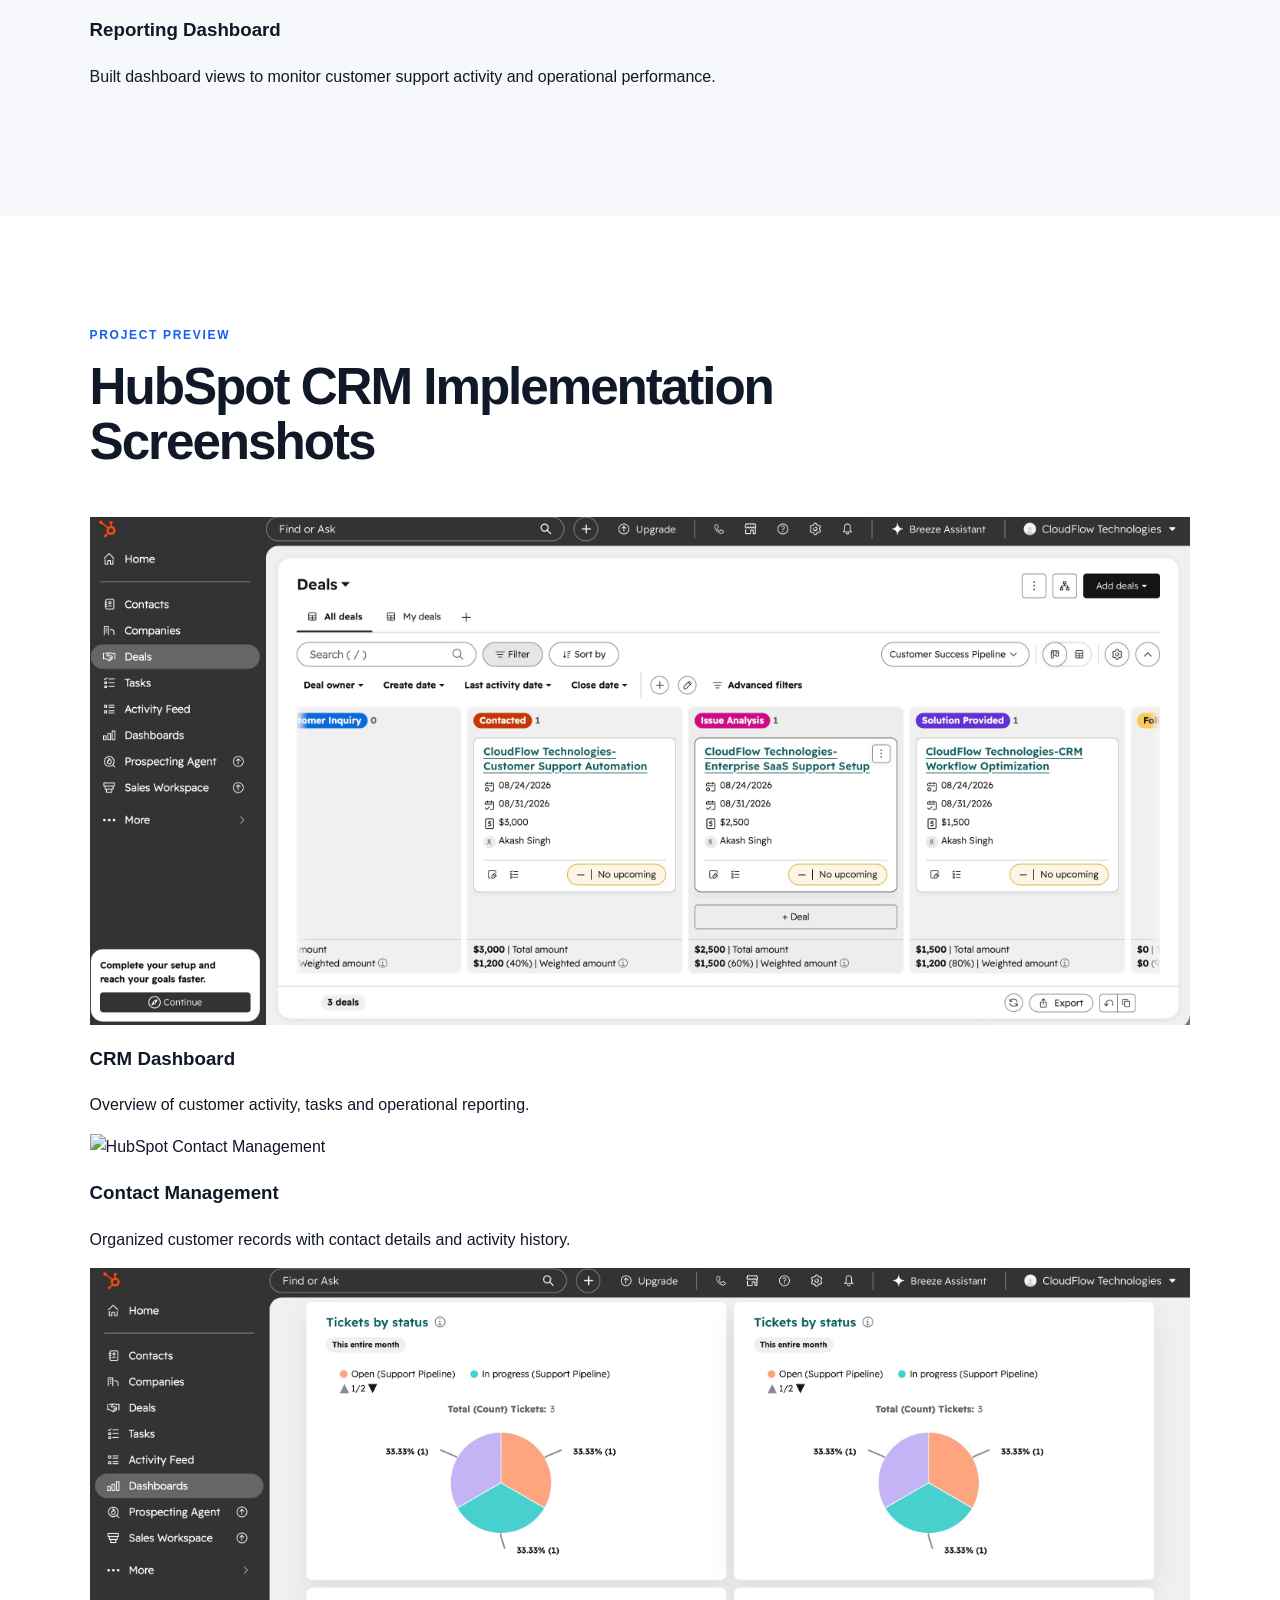
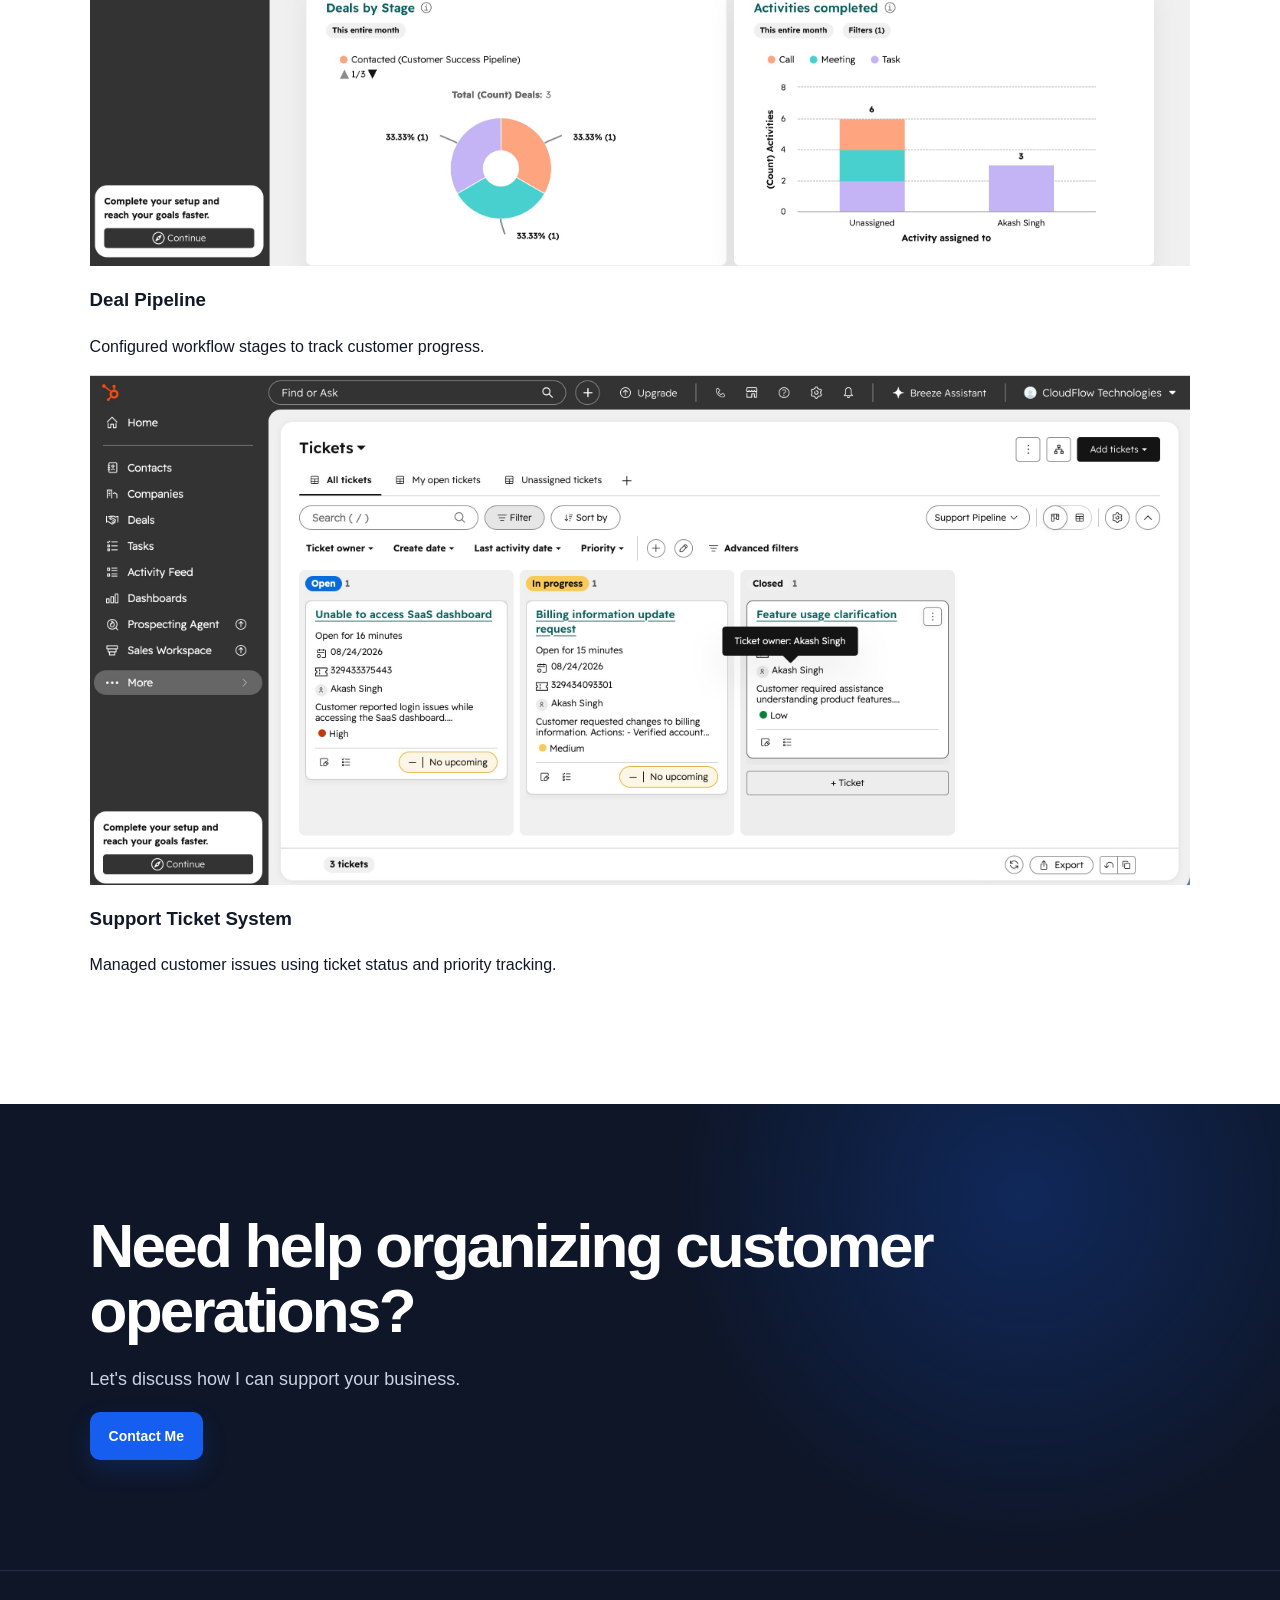
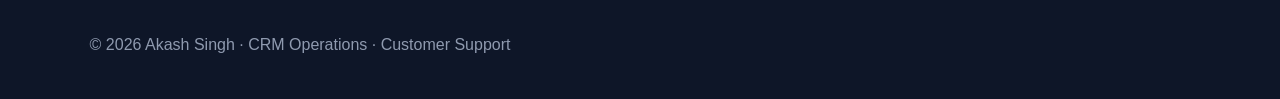
==== commit 25cc04f7: "Integrate Google Analytics tracking code Added Google Analytics tracking code to the HTML file." ====
--- a/projects/hubspot-crm.html
+++ b/projects/hubspot-crm.html
@@ -3,6 +3,16 @@
 
 <head>
 
+  <!-- Google tag (gtag.js) -->
+<script async src="https://www.googletagmanager.com/gtag/js?id=G-Y2DZ68YVQ6"></script>
+<script>
+  window.dataLayer = window.dataLayer || [];
+  function gtag(){dataLayer.push(arguments);}
+  gtag('js', new Date());
+
+  gtag('config', 'G-Y2DZ68YVQ6');
+</script>
+  
 <meta charset="utf-8">
 <meta name="viewport" content="width=device-width, initial-scale=1">
 
--- a/styles.css
+++ b/styles.css
@@ -1,6 +1,6 @@
 /* =========================================================
+   CLEAN MASTER STYLESHEET
    AKASH SINGH PORTFOLIO V2.1
-   CLEAN MASTER STYLESHEET
    ========================================================= */
 
 
@@ -2473,3 +2473,74 @@
     transform: none;
   }
 }
+.project-label {
+  display: inline-block;
+  margin-bottom: 14px;
+  padding: 6px 10px;
+  border: 1px solid #d7e3ff;
+  border-radius: 999px;
+  background: #f1f6ff;
+  color: #155eef;
+  font-size: 11px;
+  font-weight: 800;
+  letter-spacing: .12em;
+}
+
+.project-disclaimer {
+  margin-top: 18px;
+  color: #7a8494;
+  font-size: 13px;
+}
+/* Project metadata / demo labeling */
+.project-meta {
+  display: flex;
+  align-items: center;
+  flex-wrap: wrap;
+  gap: 8px;
+}
+
+.project-badge {
+  display: inline-flex;
+  align-items: center;
+  padding: 5px 9px;
+  color: #155eef;
+  background: #eef4ff;
+  border: 1px solid rgba(21, 94, 239, 0.18);
+  border-radius: 999px;
+  font-size: 9px;
+  font-weight: 850;
+  letter-spacing: 0.1em;
+}
+
+.project-meta .project-category {
+  margin: 0;
+}
+/* Resume Button */
+.btn-resume {
+  display: inline-flex;
+  align-items: center;
+  justify-content: center;
+  padding: 12px 20px;
+  border: 1px solid rgba(21, 94, 239, 0.25);
+  border-radius: 10px;
+  background: #ffffff;
+  color: #155eef;
+  font-size: 14px;
+  font-weight: 700;
+  letter-spacing: -0.01em;
+  text-decoration: none;
+  transition:
+    background-color 0.2s ease,
+    color 0.2s ease,
+    border-color 0.2s ease,
+    transform 0.2s ease,
+    box-shadow 0.2s ease;
+}
+
+.btn-resume:hover {
+  background: #155eef;
+  color: #ffffff;
+  border-color: #155eef;
+  transform: translateY(-2px);
+  box-shadow: 0 8px 20px rgba(21, 94, 239, 0.18);
+}
